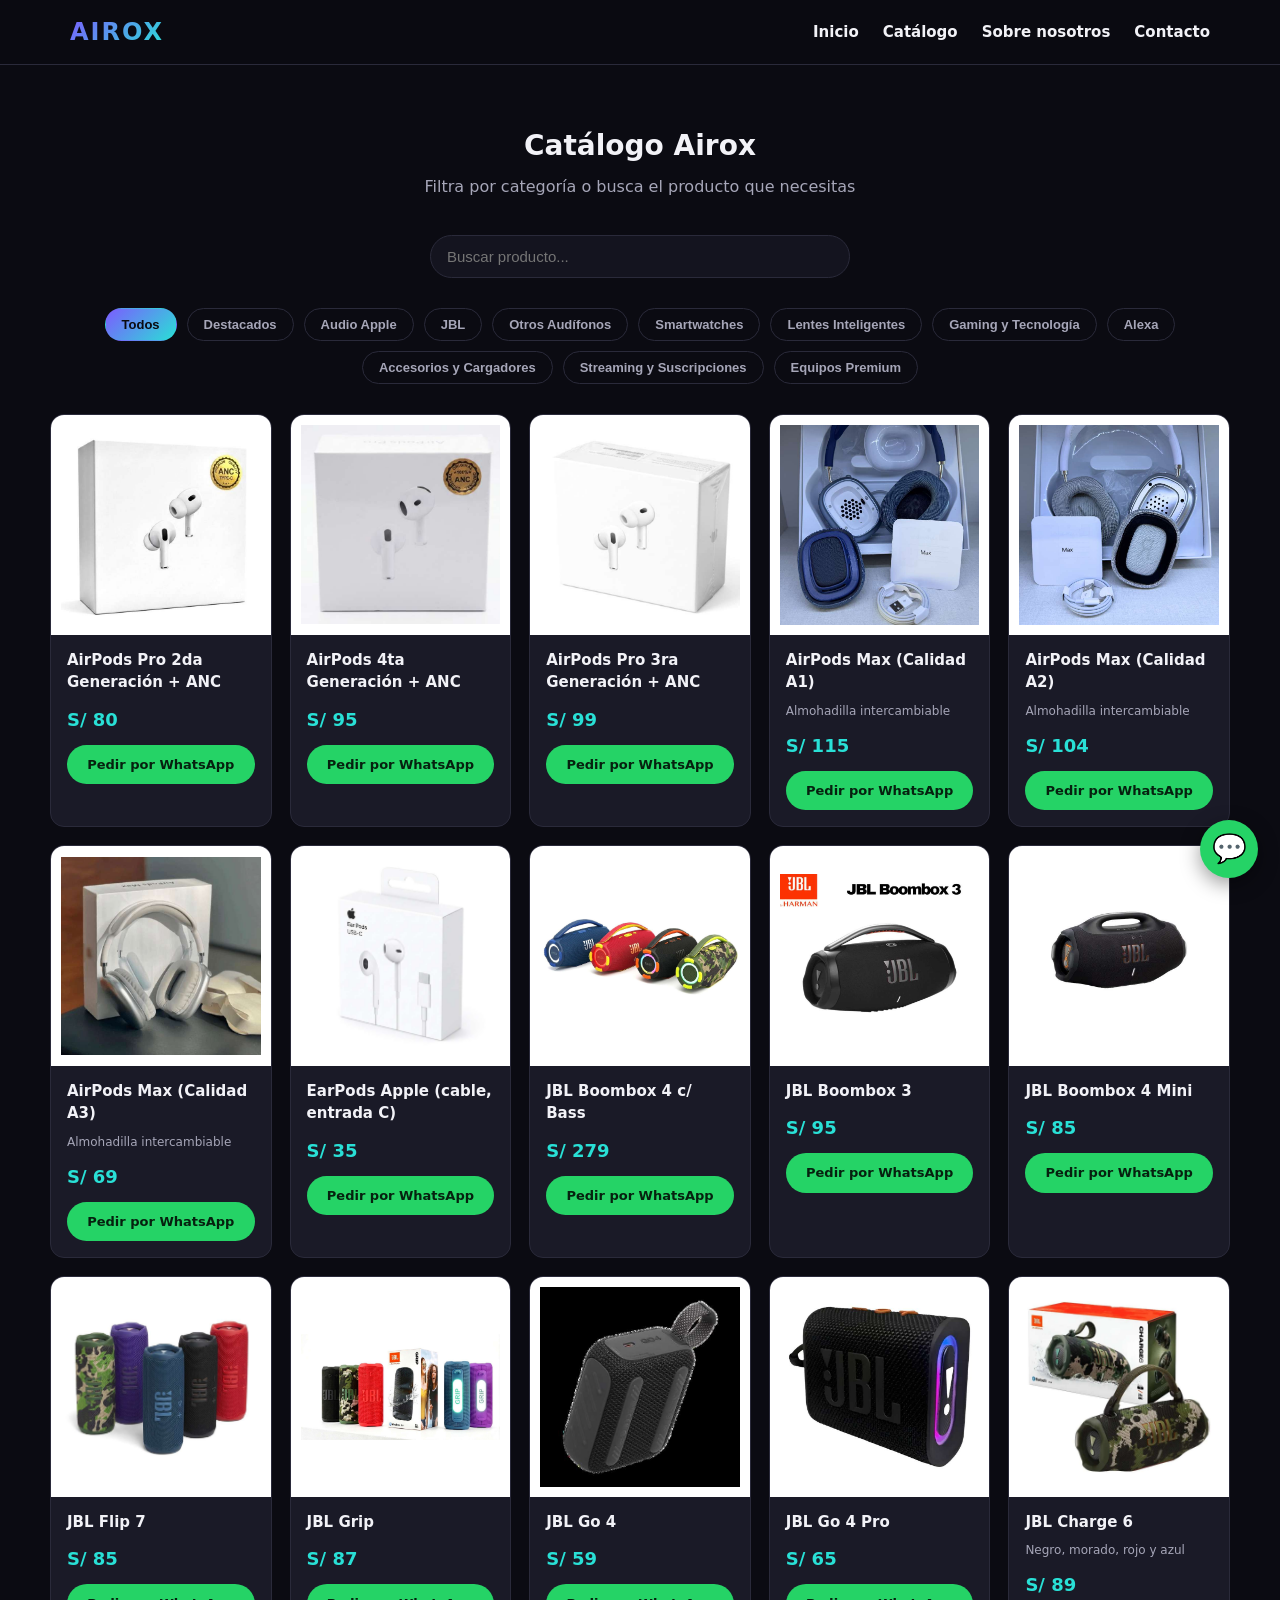
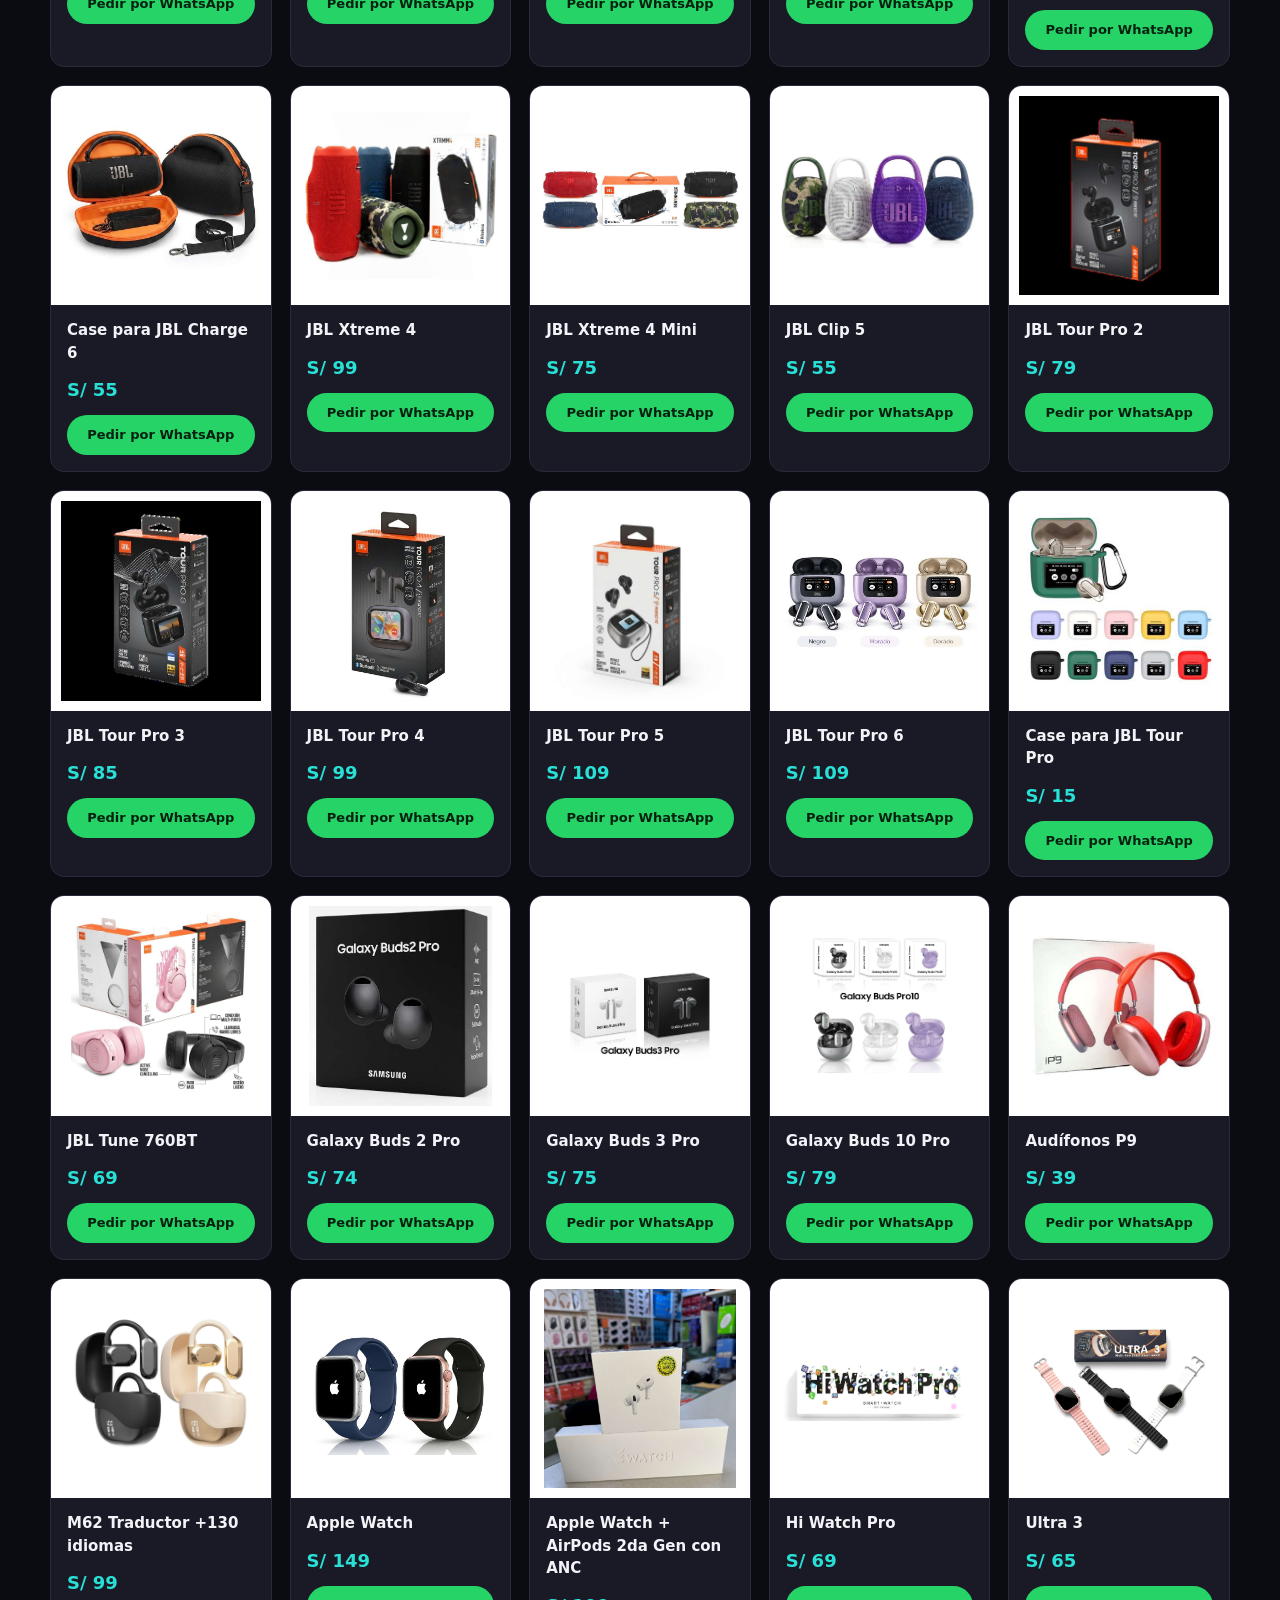
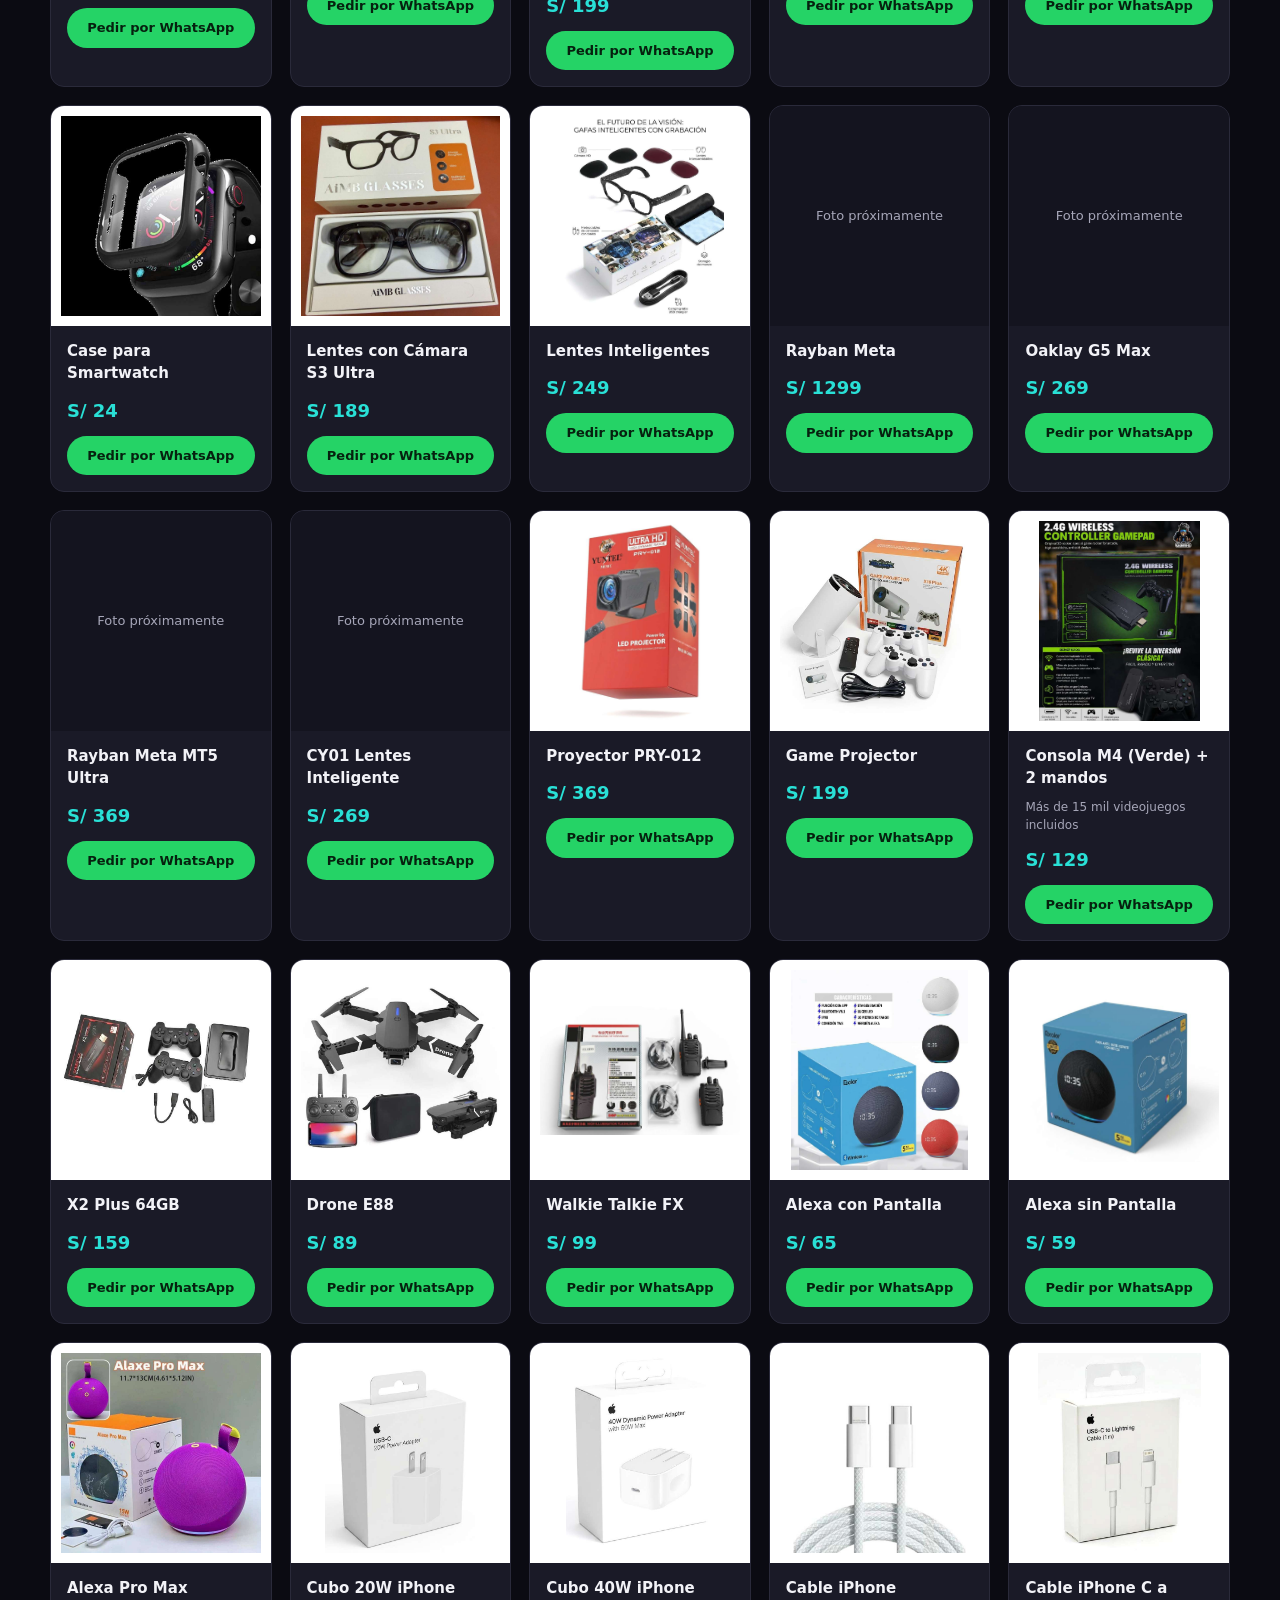
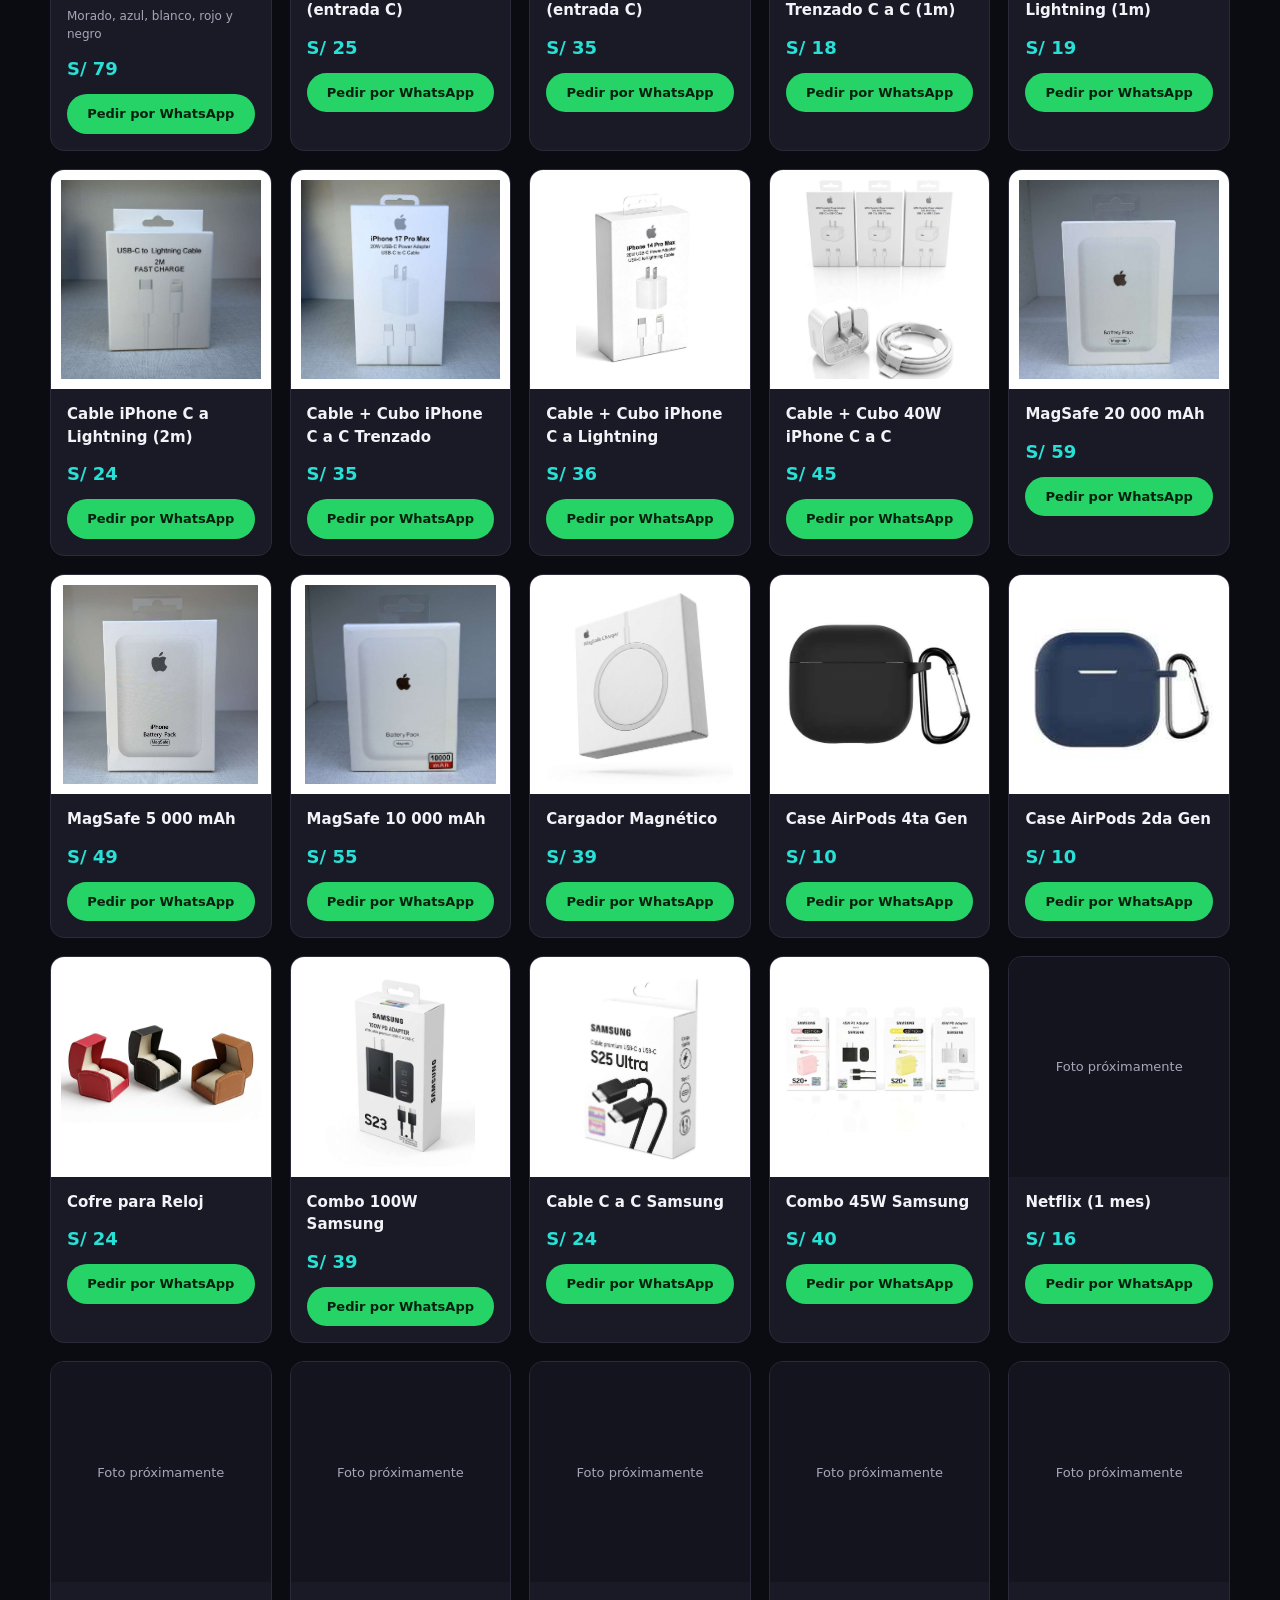
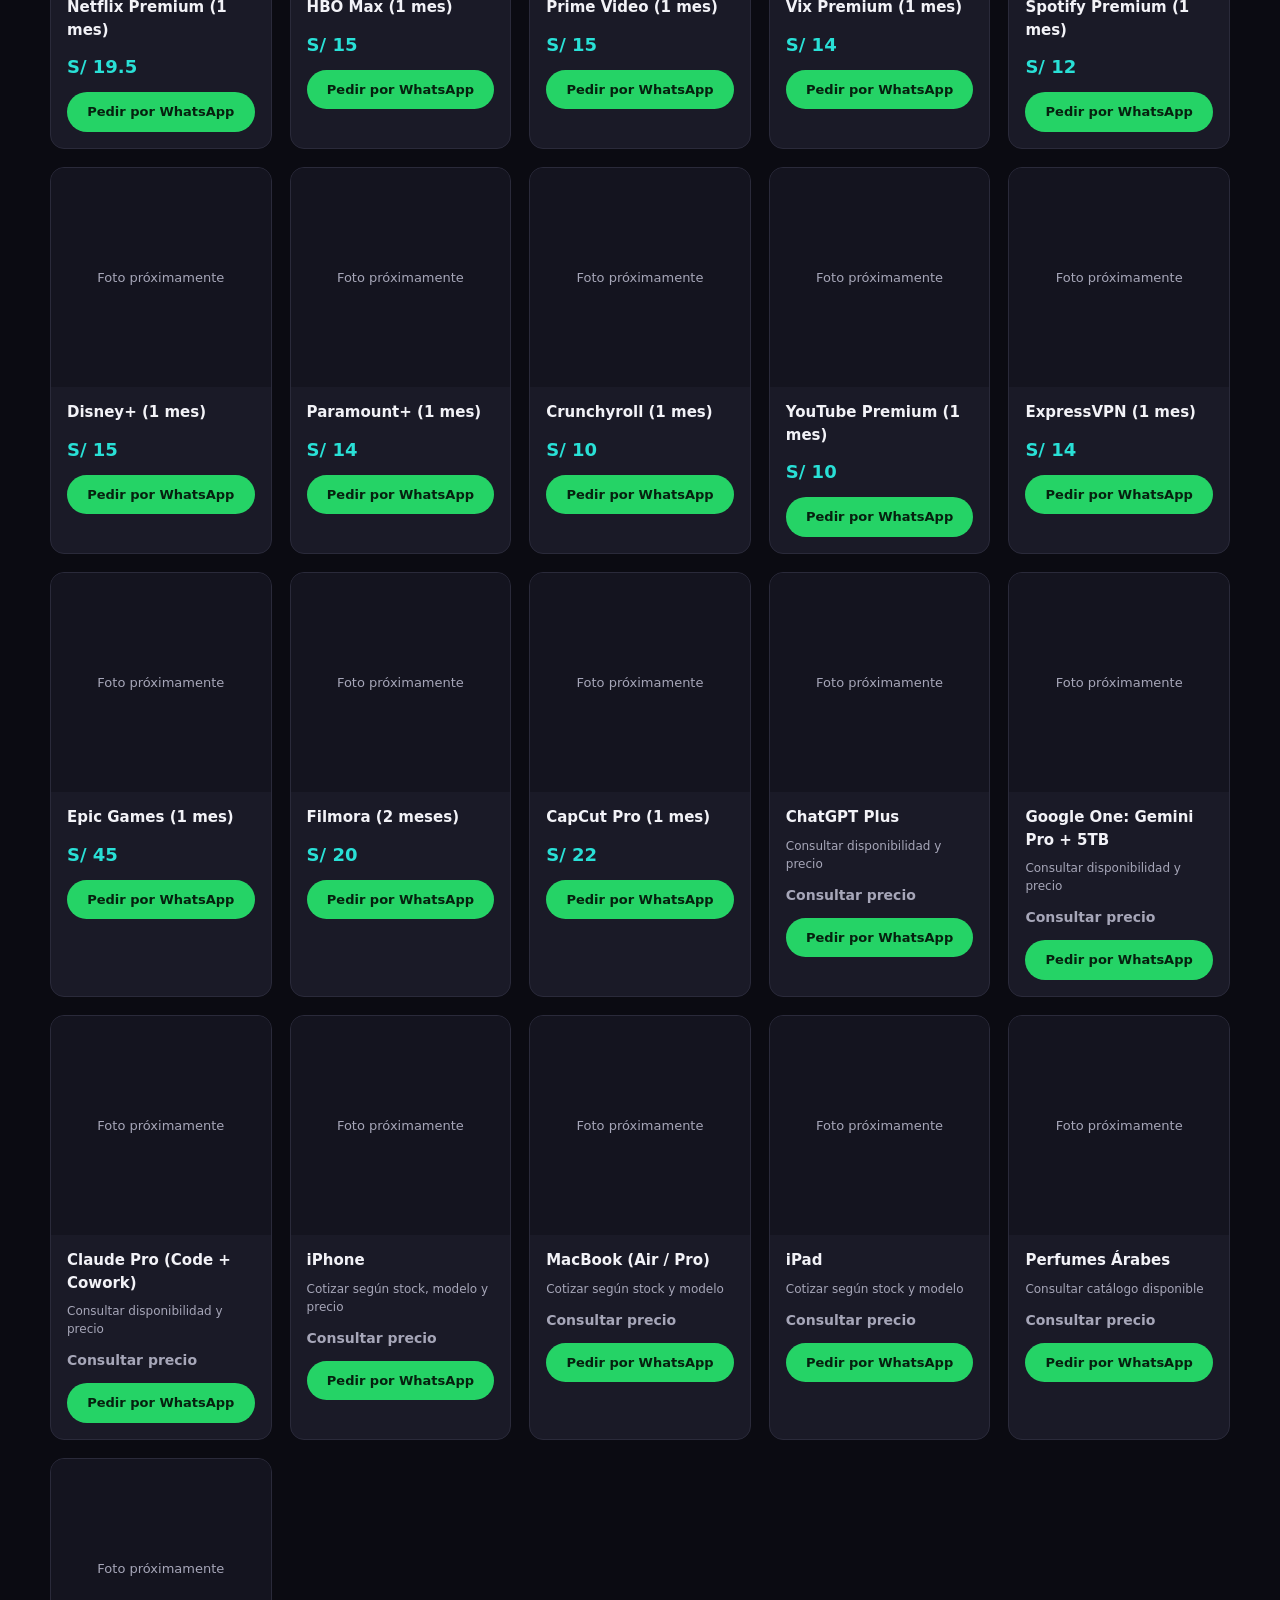
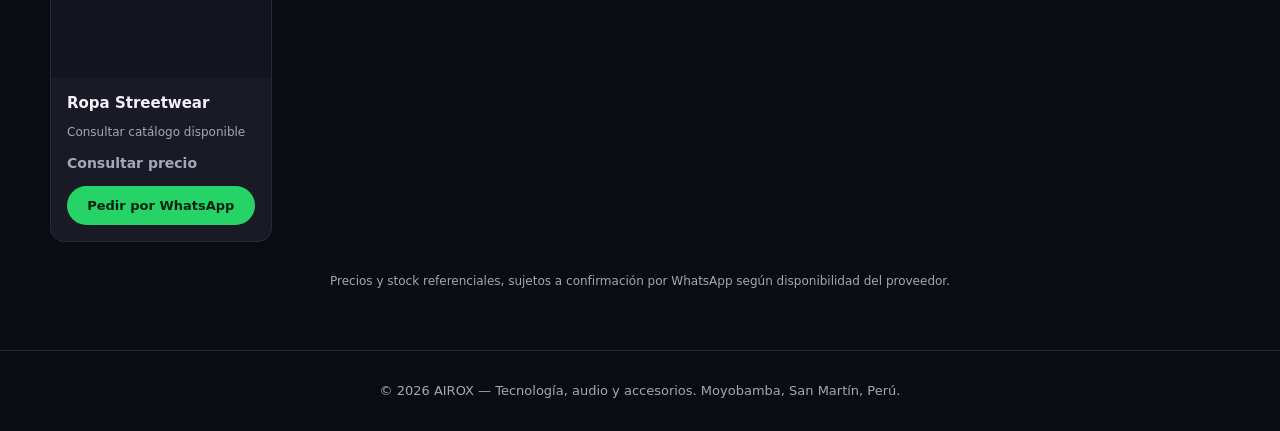
==== catalogo.html @ a7b0555b "Sitio web AIROX: home, catalogo con 60+ productos, WhatsApp checkout" ====
<!DOCTYPE html>
<html lang="es">
<head>
<meta charset="UTF-8">
<meta name="viewport" content="width=device-width, initial-scale=1.0">
<title>Catálogo — AIROX</title>
<meta name="description" content="Catálogo completo de AIROX: AirPods, JBL, smartwatches, lentes inteligentes, gaming, Alexa, accesorios, streaming y más.">
<link rel="icon" href="data:,">
<link rel="stylesheet" href="css/style.css">
</head>
<body>

<header class="site">
  <nav class="nav">
    <a href="index.html" class="logo">AIROX</a>
    <button class="nav-toggle" aria-label="Menú">&#9776;</button>
    <div class="nav-links">
      <a href="index.html">Inicio</a>
      <a href="catalogo.html">Catálogo</a>
      <a href="index.html#sobre-nosotros">Sobre nosotros</a>
      <a href="index.html#contacto">Contacto</a>
    </div>
  </nav>
</header>

<section>
  <h2 class="section-title">Catálogo Airox</h2>
  <p class="section-sub">Filtra por categoría o busca el producto que necesitas</p>

  <div class="search-box">
    <input type="text" id="search" placeholder="Buscar producto...">
  </div>

  <div class="filters" id="filters"></div>

  <div class="product-grid" id="grid"></div>

  <p class="disclaimer">Precios y stock referenciales, sujetos a confirmación por WhatsApp según disponibilidad del proveedor.</p>
</section>

<footer>
  &copy; 2026 AIROX — Tecnología, audio y accesorios. Moyobamba, San Martín, Perú.
</footer>

<a class="wa-float" target="_blank" rel="noopener" href="https://wa.me/51991648399" aria-label="WhatsApp">💬</a>

<script src="js/products.js"></script>
<script src="js/main.js"></script>
<script>
  const params = new URLSearchParams(window.location.search);
  const initialCat = params.get("cat") || "all";
  document.addEventListener("DOMContentLoaded", () => {
    renderCatalog({ gridId: "grid", filterId: "filters", searchId: "search", initialCategory: initialCat });
  });
</script>
</body>
</html>
---- css/style.css ----
:root {
  --bg: #0b0b12;
  --bg-alt: #14141f;
  --card: #1a1a27;
  --border: #2a2a3a;
  --text: #f2f2f7;
  --text-dim: #a6a6b8;
  --accent: #7c5cff;
  --accent-2: #29e0d6;
  --gradient: linear-gradient(135deg, #7c5cff, #29e0d6);
  --radius: 14px;
  --maxw: 1180px;
}

* { box-sizing: border-box; }

html { scroll-behavior: smooth; }

body {
  margin: 0;
  background: var(--bg);
  color: var(--text);
  font-family: "Segoe UI", system-ui, -apple-system, sans-serif;
  line-height: 1.5;
}

a { color: inherit; text-decoration: none; }

img { max-width: 100%; display: block; }

.wrap {
  max-width: var(--maxw);
  margin: 0 auto;
  padding: 0 20px;
}

/* Header */
header.site {
  position: sticky;
  top: 0;
  z-index: 50;
  background: rgba(11, 11, 18, 0.85);
  backdrop-filter: blur(10px);
  border-bottom: 1px solid var(--border);
}

.nav {
  display: flex;
  align-items: center;
  justify-content: space-between;
  padding: 14px 20px;
  max-width: var(--maxw);
  margin: 0 auto;
}

.logo {
  font-size: 24px;
  font-weight: 800;
  letter-spacing: 2px;
  background: var(--gradient);
  -webkit-background-clip: text;
  background-clip: text;
  color: transparent;
}

.nav-links {
  display: flex;
  gap: 24px;
  font-size: 15px;
  font-weight: 600;
}

.nav-links a:hover { color: var(--accent-2); }

.nav-toggle {
  display: none;
  background: none;
  border: none;
  color: var(--text);
  font-size: 26px;
  cursor: pointer;
}

@media (max-width: 720px) {
  .nav-links {
    position: fixed;
    top: 60px;
    left: 0;
    right: 0;
    background: var(--bg-alt);
    flex-direction: column;
    padding: 18px 20px;
    gap: 16px;
    border-bottom: 1px solid var(--border);
    display: none;
  }
  .nav-links.open { display: flex; }
  .nav-toggle { display: block; }
}

/* Buttons */
.btn {
  display: inline-flex;
  align-items: center;
  gap: 8px;
  padding: 12px 22px;
  border-radius: 999px;
  font-weight: 700;
  font-size: 15px;
  border: 1px solid transparent;
  cursor: pointer;
}

.btn-primary {
  background: var(--gradient);
  color: #0b0b12;
}

.btn-outline {
  border-color: var(--border);
  color: var(--text);
}

.btn-whatsapp {
  background: #25D366;
  color: #06210f;
}

.btn-sm { padding: 9px 16px; font-size: 13px; width: 100%; justify-content: center; }

/* Hero */
.hero {
  padding: 80px 20px 60px;
  text-align: center;
  background: radial-gradient(circle at 50% -10%, rgba(124,92,255,0.25), transparent 60%);
}

.hero h1 {
  font-size: clamp(32px, 6vw, 56px);
  margin: 0 0 12px;
  font-weight: 800;
}

.hero .tagline {
  background: var(--gradient);
  -webkit-background-clip: text;
  background-clip: text;
  color: transparent;
}

.hero p {
  color: var(--text-dim);
  max-width: 560px;
  margin: 0 auto 28px;
  font-size: 17px;
}

.hero .actions {
  display: flex;
  gap: 14px;
  justify-content: center;
  flex-wrap: wrap;
}

/* Sections */
section { padding: 60px 20px; }

.section-title {
  font-size: 28px;
  font-weight: 800;
  margin: 0 0 8px;
  text-align: center;
}

.section-sub {
  text-align: center;
  color: var(--text-dim);
  margin: 0 0 36px;
}

/* Destacado */
.featured-card {
  display: flex;
  align-items: center;
  gap: 40px;
  background: var(--card);
  border: 1px solid var(--border);
  border-radius: 24px;
  padding: 40px;
  max-width: var(--maxw);
  margin: 0 auto;
  flex-wrap: wrap;
}

.featured-card img {
  width: 260px;
  margin: 0 auto;
  border-radius: 16px;
}

.featured-info { flex: 1; min-width: 240px; }

.badge {
  display: inline-block;
  background: var(--gradient);
  color: #0b0b12;
  font-weight: 700;
  font-size: 12px;
  padding: 4px 12px;
  border-radius: 999px;
  margin-bottom: 12px;
}

.featured-info h3 { font-size: 26px; margin: 0 0 10px; }
.featured-price { font-size: 32px; font-weight: 800; color: var(--accent-2); margin: 10px 0 20px; }

/* Category grid (home) */
.cat-grid {
  display: grid;
  grid-template-columns: repeat(auto-fit, minmax(180px, 1fr));
  gap: 16px;
  max-width: var(--maxw);
  margin: 0 auto;
}

.cat-card {
  background: var(--card);
  border: 1px solid var(--border);
  border-radius: var(--radius);
  padding: 24px 16px;
  text-align: center;
  font-weight: 700;
  transition: transform .15s, border-color .15s;
}

.cat-card:hover { transform: translateY(-4px); border-color: var(--accent); }

/* Product grid */
.filters {
  display: flex;
  gap: 10px;
  flex-wrap: wrap;
  justify-content: center;
  margin-bottom: 30px;
}

.filter-btn {
  padding: 8px 16px;
  border-radius: 999px;
  border: 1px solid var(--border);
  background: transparent;
  color: var(--text-dim);
  font-size: 13px;
  font-weight: 600;
  cursor: pointer;
}

.filter-btn.active {
  background: var(--gradient);
  color: #0b0b12;
  border-color: transparent;
}

.search-box {
  max-width: 420px;
  margin: 0 auto 30px;
}

.search-box input {
  width: 100%;
  padding: 12px 16px;
  border-radius: 999px;
  border: 1px solid var(--border);
  background: var(--bg-alt);
  color: var(--text);
  font-size: 15px;
}

.product-grid {
  display: grid;
  grid-template-columns: repeat(auto-fill, minmax(220px, 1fr));
  gap: 18px;
  max-width: var(--maxw);
  margin: 0 auto;
}

.product-card {
  background: var(--card);
  border: 1px solid var(--border);
  border-radius: var(--radius);
  overflow: hidden;
  display: flex;
  flex-direction: column;
}

.product-img {
  aspect-ratio: 1 / 1;
  background: #fff;
  display: flex;
  align-items: center;
  justify-content: center;
  overflow: hidden;
}

.product-img img { width: 100%; height: 100%; object-fit: contain; padding: 10px; }

.product-img.placeholder {
  background: var(--bg-alt);
  color: var(--text-dim);
  font-size: 13px;
  text-align: center;
  padding: 20px;
}

.product-body { padding: 14px 16px 16px; display: flex; flex-direction: column; gap: 8px; flex: 1; }

.product-body h4 { margin: 0; font-size: 15px; font-weight: 700; }

.product-nota { font-size: 12px; color: var(--text-dim); margin: 0; }

.product-price { font-size: 18px; font-weight: 800; color: var(--accent-2); margin: 4px 0; }

.product-price.consultar { font-size: 14px; color: var(--text-dim); }

.no-results { text-align: center; color: var(--text-dim); padding: 40px 0; grid-column: 1/-1; }

/* Sobre nosotros / confianza */
.about-box, .trust-grid {
  max-width: 760px;
  margin: 0 auto;
  color: var(--text-dim);
  font-size: 16px;
  text-align: center;
}

.trust-grid {
  max-width: var(--maxw);
  display: grid;
  grid-template-columns: repeat(auto-fit, minmax(220px, 1fr));
  gap: 20px;
  text-align: left;
}

.trust-card {
  background: var(--card);
  border: 1px solid var(--border);
  border-radius: var(--radius);
  padding: 22px;
}

.trust-card h4 { margin: 0 0 8px; color: var(--text); }
.trust-card p { margin: 0; font-size: 14px; }

/* Contacto */
.contact-grid {
  display: grid;
  grid-template-columns: repeat(auto-fit, minmax(220px, 1fr));
  gap: 20px;
  max-width: var(--maxw);
  margin: 0 auto;
}

.contact-card {
  background: var(--card);
  border: 1px solid var(--border);
  border-radius: var(--radius);
  padding: 26px;
  text-align: center;
}

.contact-card .icon { font-size: 30px; margin-bottom: 10px; }
.contact-card h4 { margin: 0 0 6px; }
.contact-card p { color: var(--text-dim); font-size: 14px; margin: 0 0 14px; }

/* Footer */
footer {
  border-top: 1px solid var(--border);
  padding: 30px 20px;
  text-align: center;
  color: var(--text-dim);
  font-size: 13px;
}

/* Floating WhatsApp button */
.wa-float {
  position: fixed;
  bottom: 22px;
  right: 22px;
  background: #25D366;
  color: #06210f;
  width: 58px;
  height: 58px;
  border-radius: 50%;
  display: flex;
  align-items: center;
  justify-content: center;
  font-size: 28px;
  box-shadow: 0 6px 20px rgba(0,0,0,0.4);
  z-index: 60;
}

.disclaimer {
  text-align: center;
  color: var(--text-dim);
  font-size: 12px;
  max-width: 640px;
  margin: 30px auto 0;
}
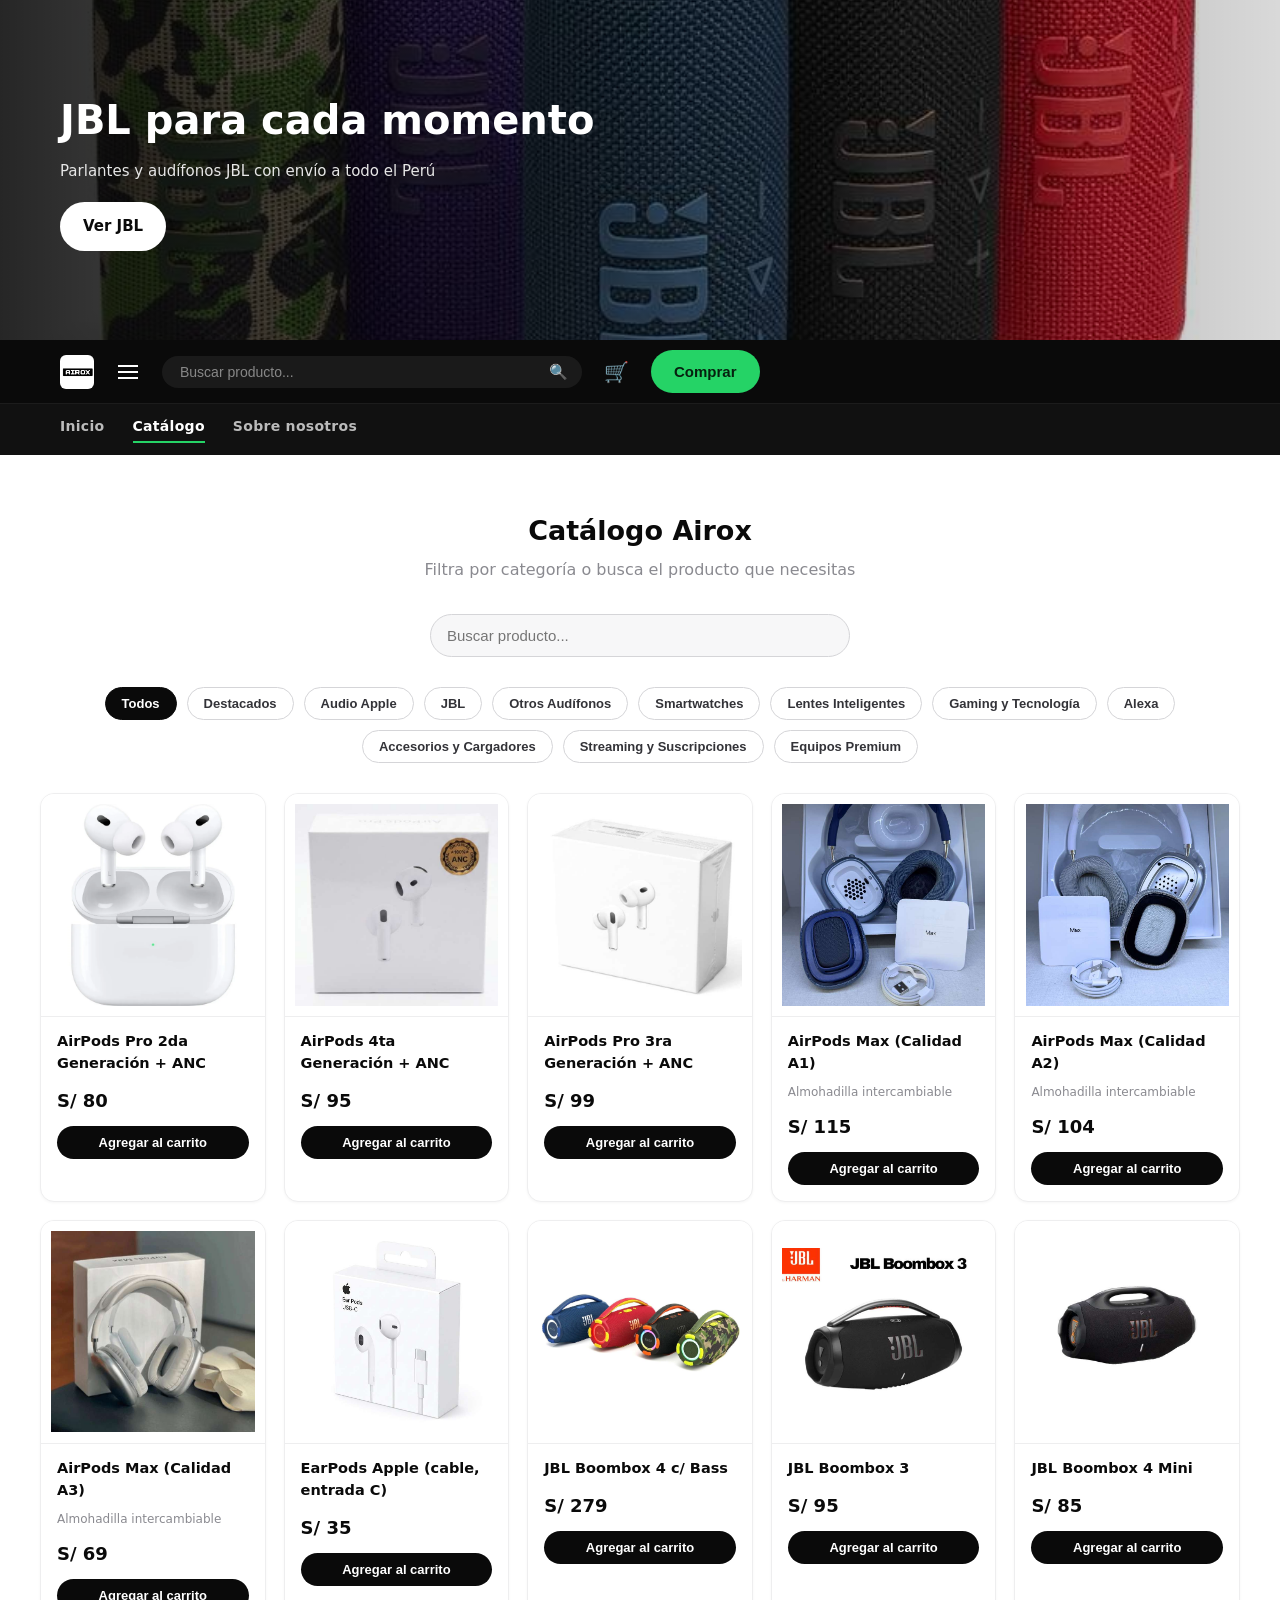
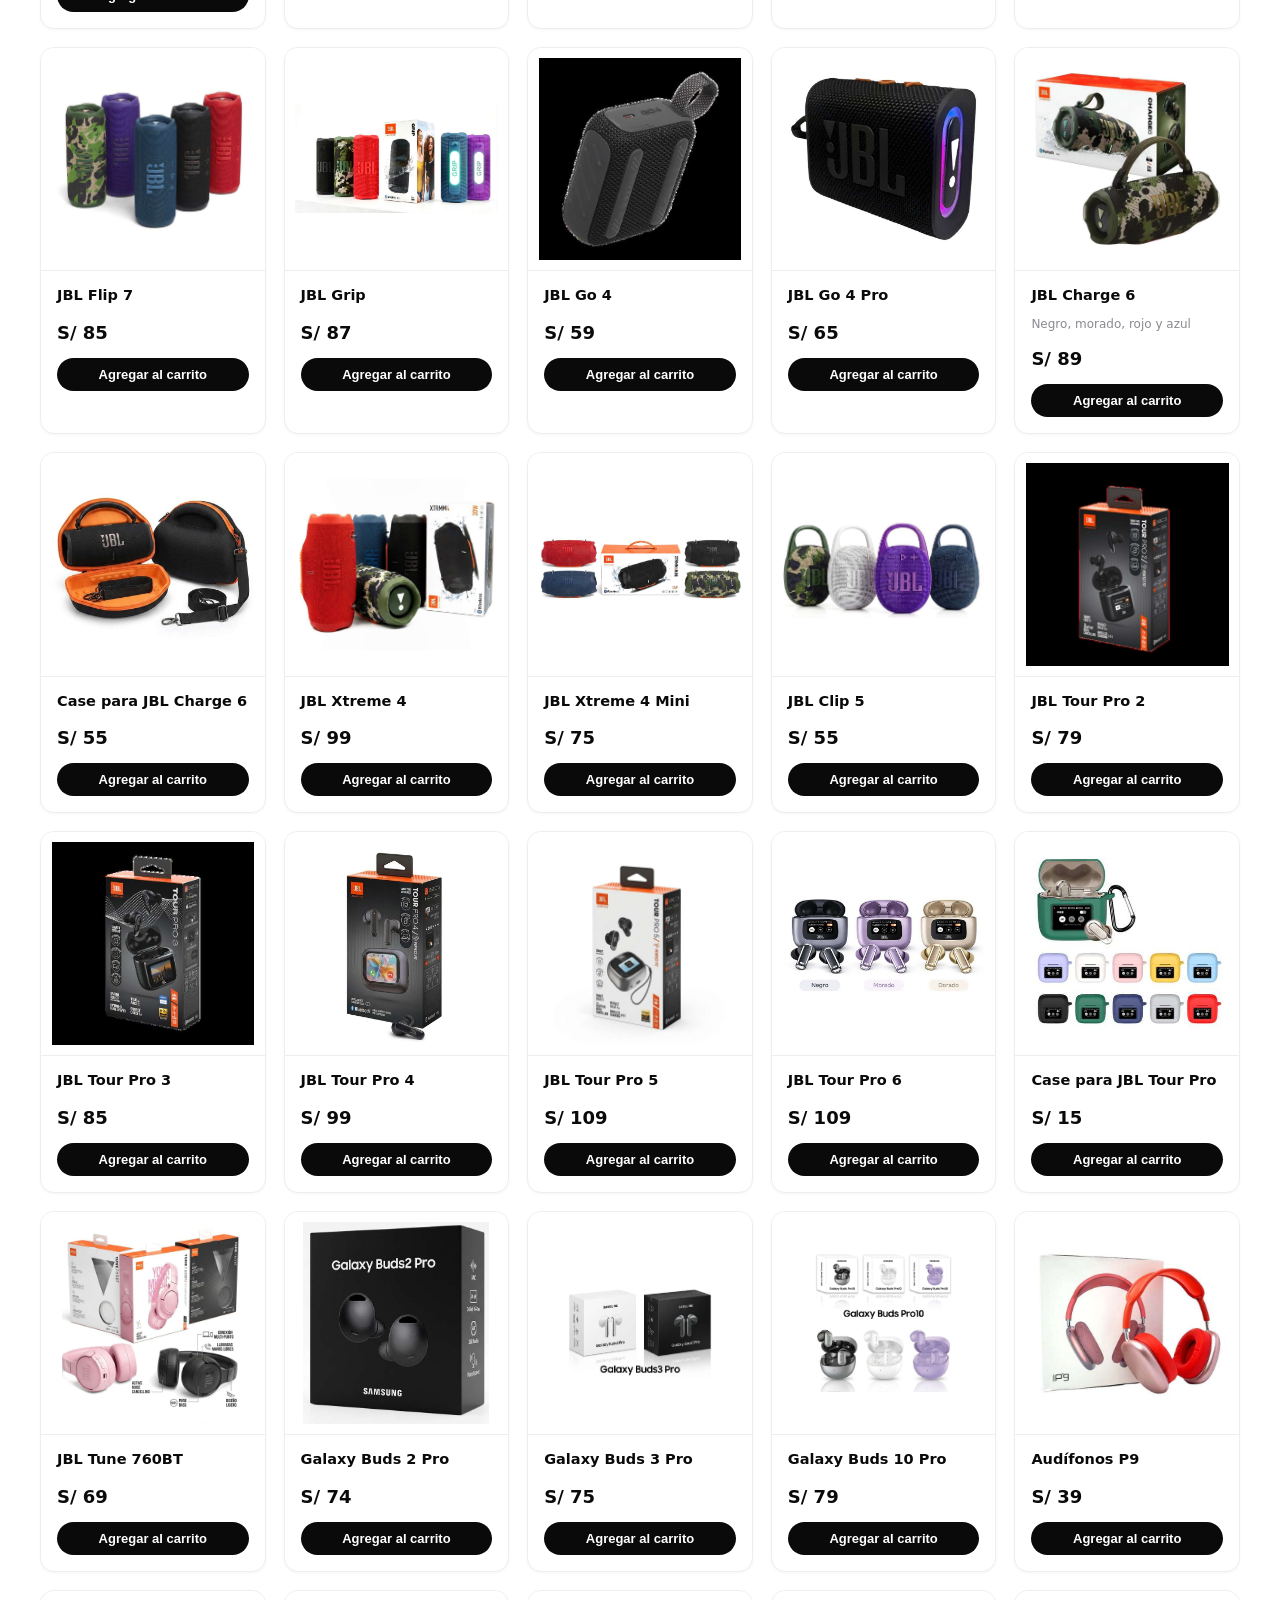
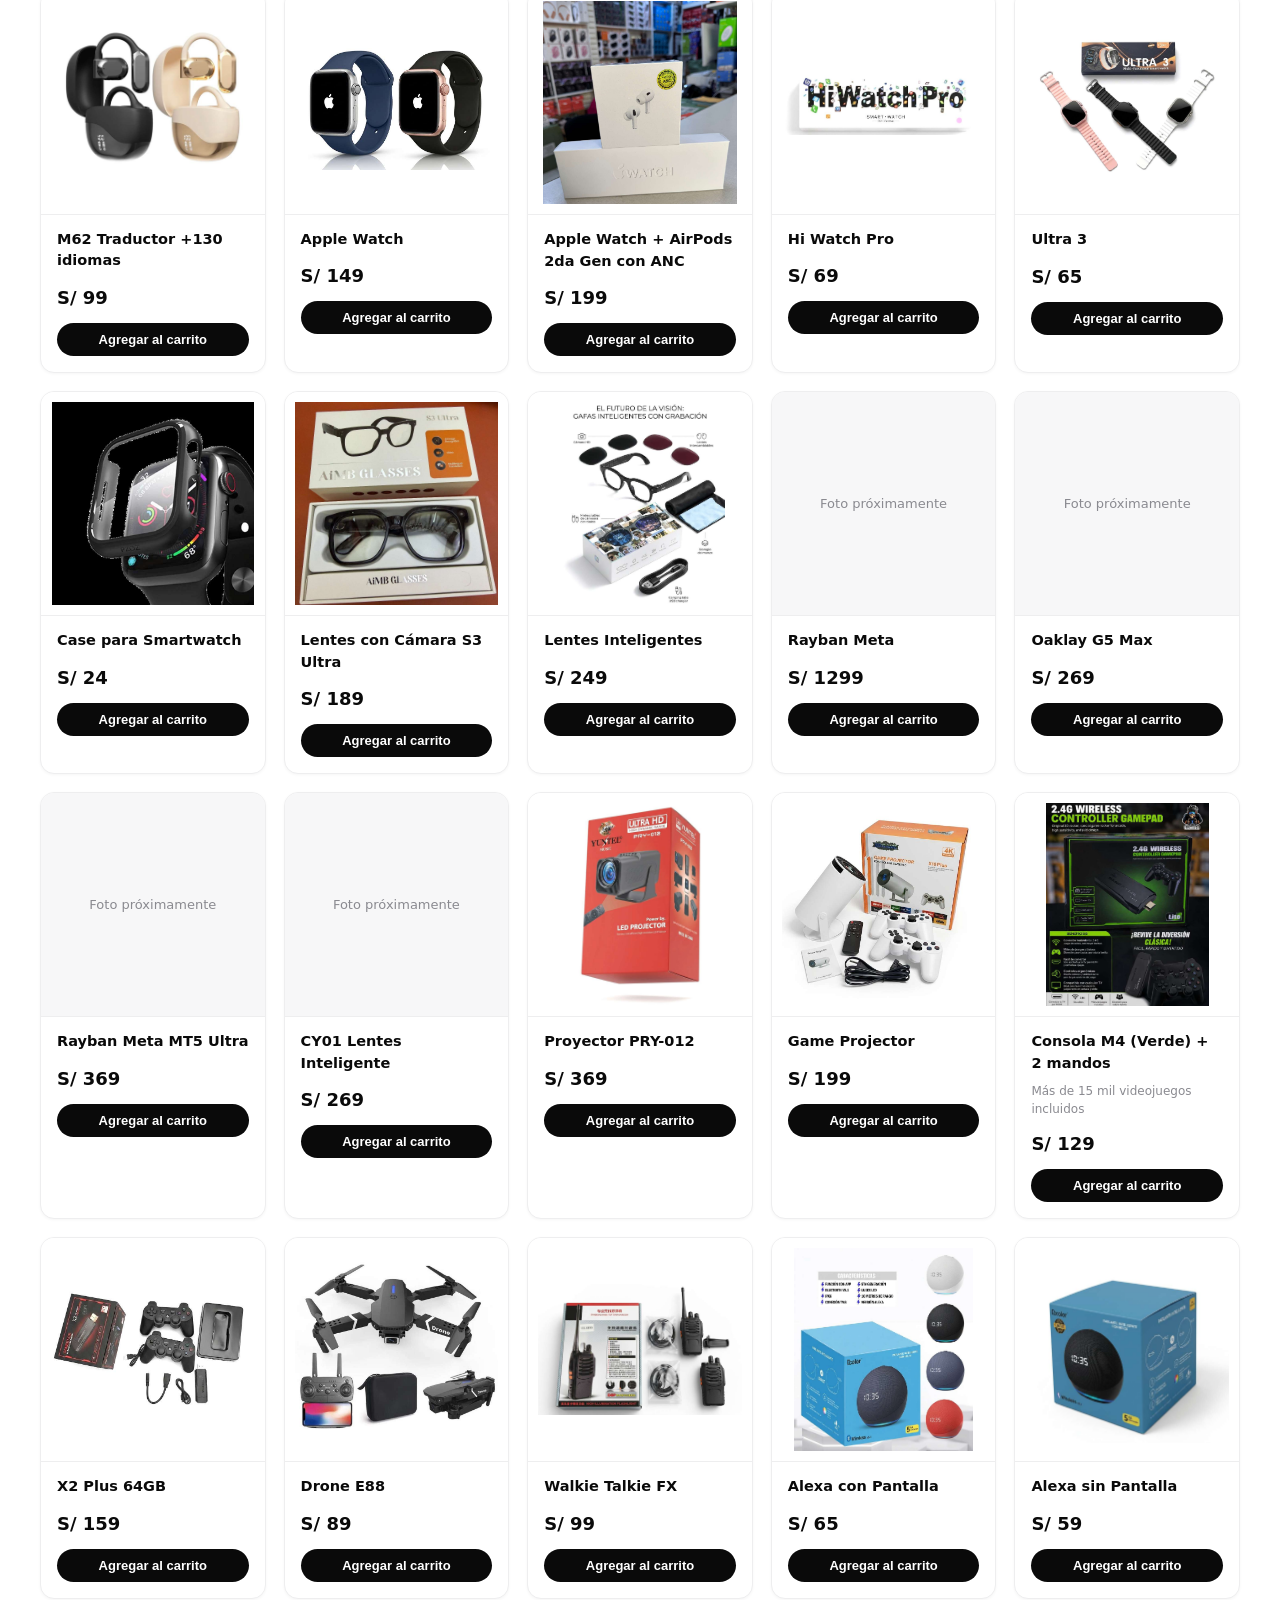
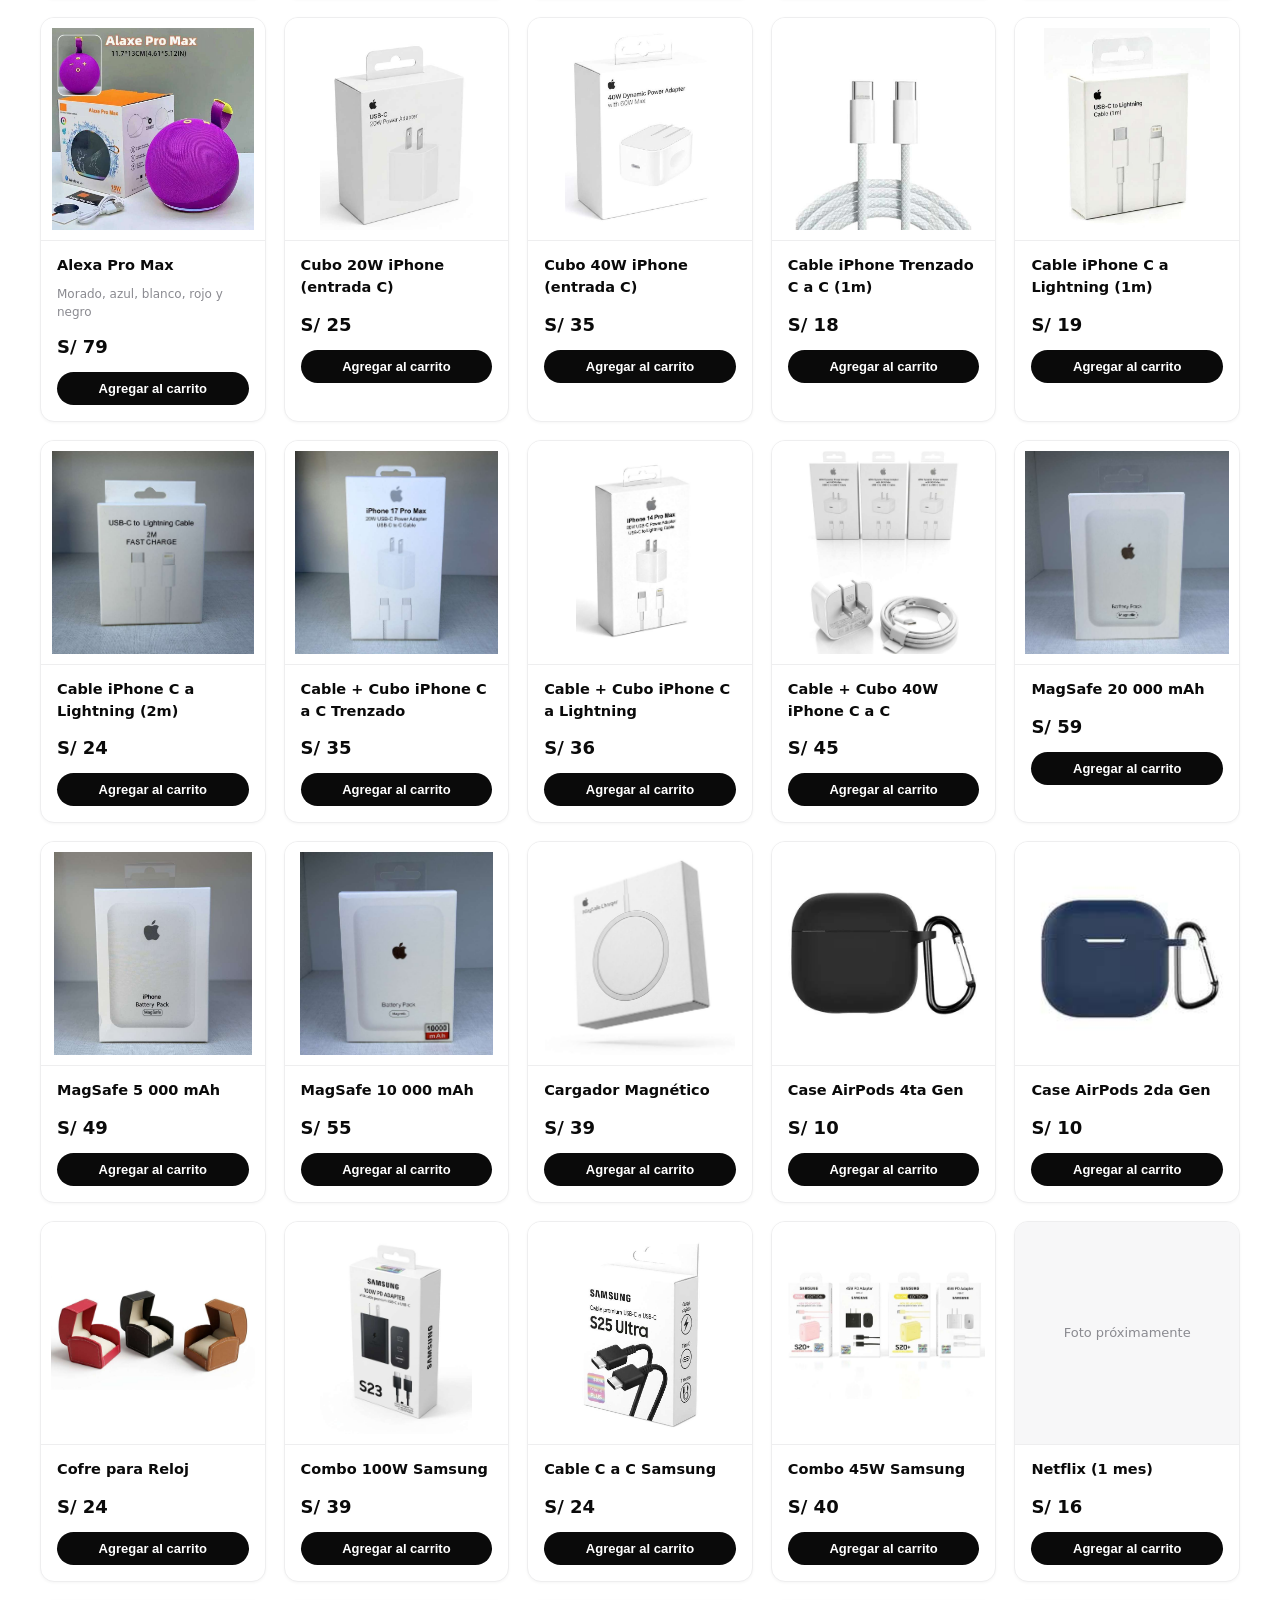
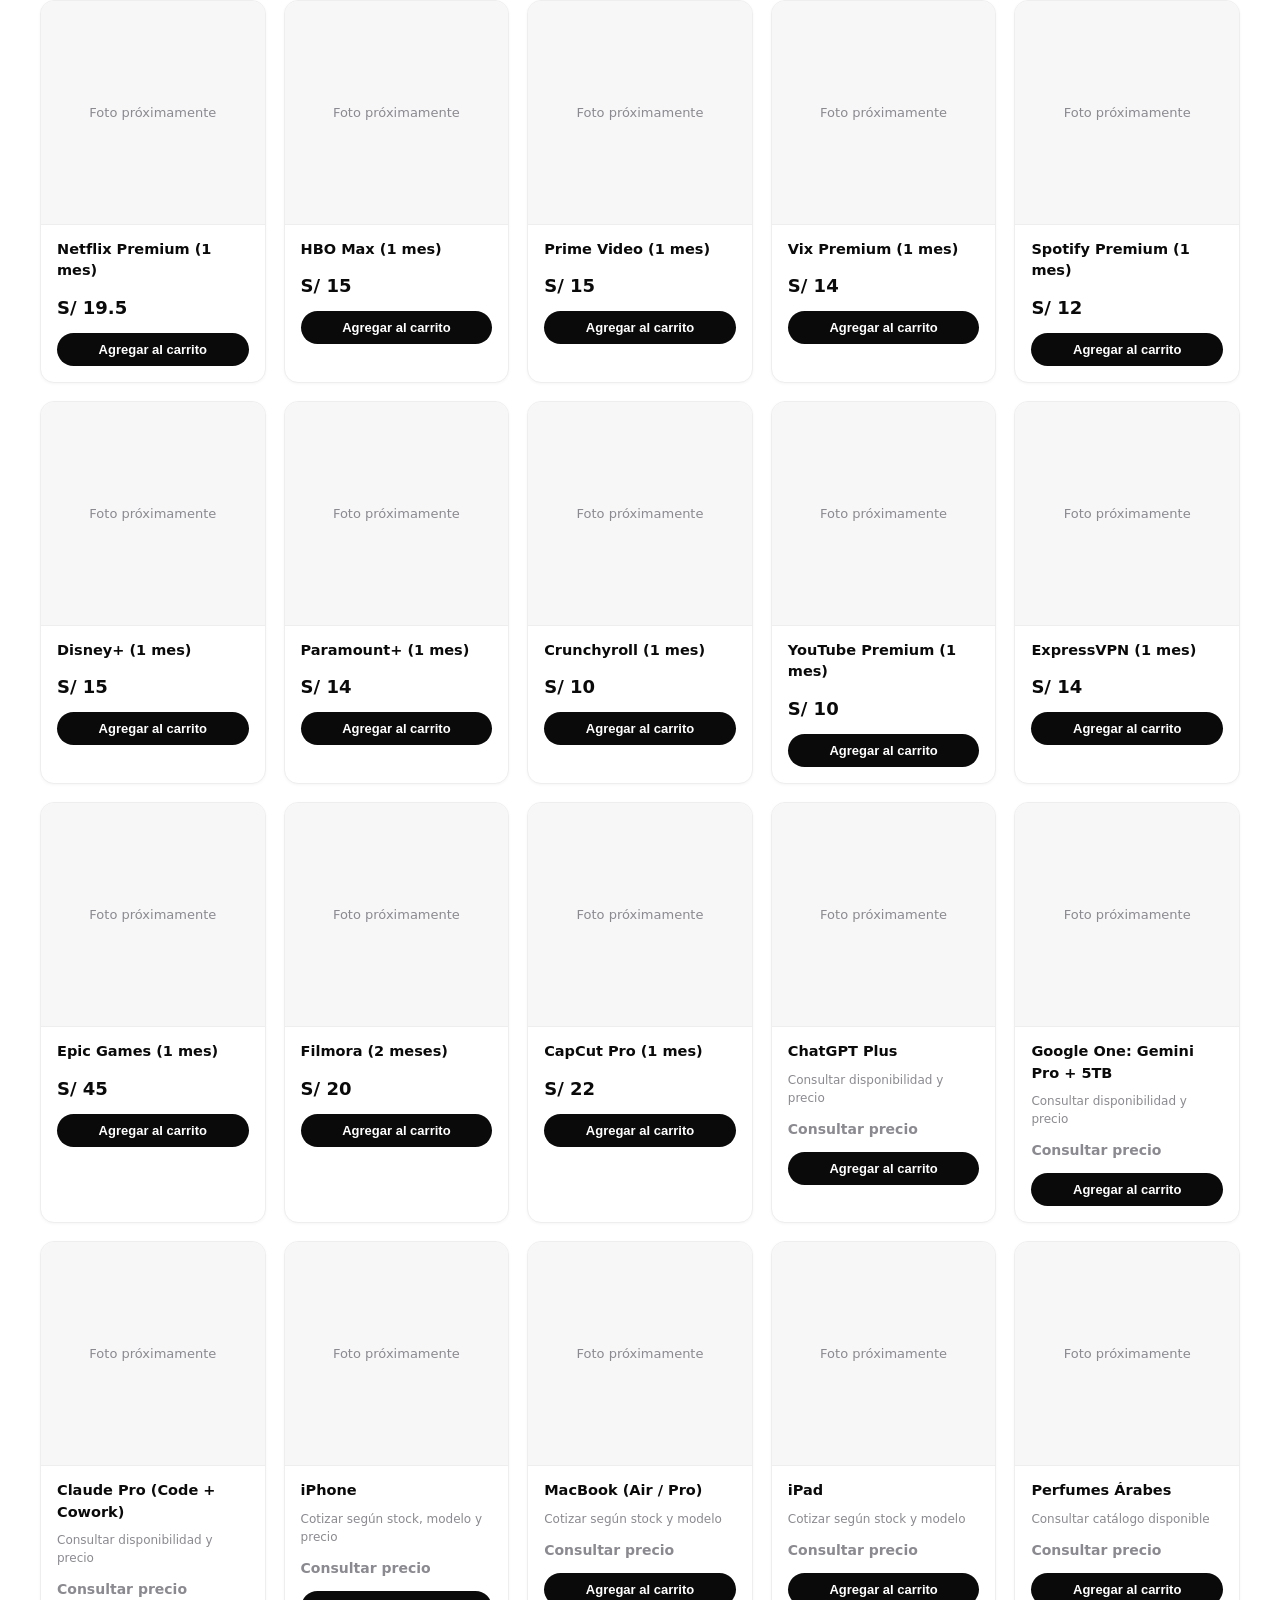
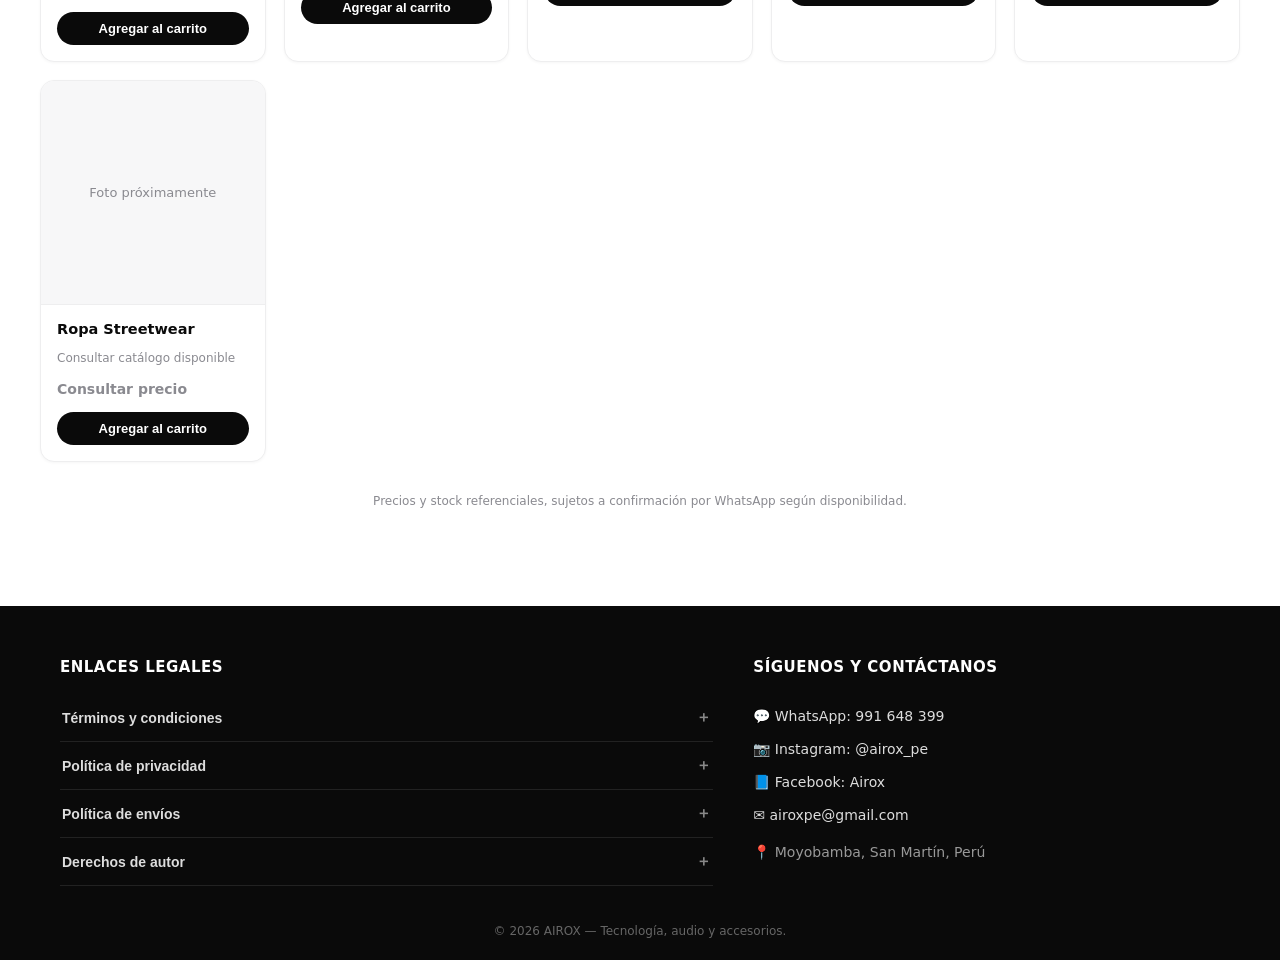
==== commit a6ff2ac8: "Rediseno completo: tema blanco/negro, carrusel hero, carrito con WhatsApp, menu de categorias, tabs " ====
--- a/catalogo.html
+++ b/catalogo.html
@@ -5,23 +5,12 @@
 <meta name="viewport" content="width=device-width, initial-scale=1.0">
 <title>Catálogo — AIROX</title>
 <meta name="description" content="Catálogo completo de AIROX: AirPods, JBL, smartwatches, lentes inteligentes, gaming, Alexa, accesorios, streaming y más.">
-<link rel="icon" href="data:,">
+<link rel="icon" href="images/brand/favicon.jpg">
 <link rel="stylesheet" href="css/style.css">
 </head>
 <body>
 
-<header class="site">
-  <nav class="nav">
-    <a href="index.html" class="logo">AIROX</a>
-    <button class="nav-toggle" aria-label="Menú">&#9776;</button>
-    <div class="nav-links">
-      <a href="index.html">Inicio</a>
-      <a href="catalogo.html">Catálogo</a>
-      <a href="index.html#sobre-nosotros">Sobre nosotros</a>
-      <a href="index.html#contacto">Contacto</a>
-    </div>
-  </nav>
-</header>
+<div id="site-header"></div>
 
 <section>
   <h2 class="section-title">Catálogo Airox</h2>
@@ -35,22 +24,23 @@
 
   <div class="product-grid" id="grid"></div>
 
-  <p class="disclaimer">Precios y stock referenciales, sujetos a confirmación por WhatsApp según disponibilidad del proveedor.</p>
+  <p class="disclaimer">Precios y stock referenciales, sujetos a confirmación por WhatsApp según disponibilidad.</p>
 </section>
 
-<footer>
-  &copy; 2026 AIROX — Tecnología, audio y accesorios. Moyobamba, San Martín, Perú.
-</footer>
-
-<a class="wa-float" target="_blank" rel="noopener" href="https://wa.me/51991648399" aria-label="WhatsApp">💬</a>
+<div id="site-footer"></div>
 
 <script src="js/products.js"></script>
+<script src="js/legal-content.js"></script>
 <script src="js/main.js"></script>
+<script src="js/cart.js"></script>
+<script src="js/components.js"></script>
 <script>
   const params = new URLSearchParams(window.location.search);
   const initialCat = params.get("cat") || "all";
+  const initialSearch = params.get("search") || "";
   document.addEventListener("DOMContentLoaded", () => {
-    renderCatalog({ gridId: "grid", filterId: "filters", searchId: "search", initialCategory: initialCat });
+    renderLayout("catalogo");
+    renderCatalog({ gridId: "grid", filterId: "filters", searchId: "search", initialCategory: initialCat, initialSearch });
   });
 </script>
 </body>
--- a/css/style.css
+++ b/css/style.css
@@ -1,15 +1,15 @@
 :root {
-  --bg: #0b0b12;
-  --bg-alt: #14141f;
-  --card: #1a1a27;
-  --border: #2a2a3a;
-  --text: #f2f2f7;
-  --text-dim: #a6a6b8;
-  --accent: #7c5cff;
-  --accent-2: #29e0d6;
-  --gradient: linear-gradient(135deg, #7c5cff, #29e0d6);
+  --black: #0a0a0a;
+  --white: #ffffff;
+  --gray-50: #f7f7f8;
+  --gray-100: #eeeeef;
+  --gray-300: #d5d5d8;
+  --gray-500: #8a8a90;
+  --gray-700: #333338;
+  --whatsapp: #25D366;
+  --whatsapp-dark: #128C4A;
   --radius: 14px;
-  --maxw: 1180px;
+  --maxw: 1200px;
 }
 
 * { box-sizing: border-box; }
@@ -18,15 +18,15 @@
 
 body {
   margin: 0;
-  background: var(--bg);
-  color: var(--text);
+  background: var(--white);
+  color: var(--black);
   font-family: "Segoe UI", system-ui, -apple-system, sans-serif;
   line-height: 1.5;
 }
 
 a { color: inherit; text-decoration: none; }
-
 img { max-width: 100%; display: block; }
+ul, ol { padding-left: 22px; }
 
 .wrap {
   max-width: var(--maxw);
@@ -34,71 +34,333 @@
   padding: 0 20px;
 }
 
-/* Header */
+/* ============ HERO CAROUSEL ============ */
+.hero-carousel {
+  position: relative;
+  width: 100%;
+  height: 340px;
+  overflow: hidden;
+  background: var(--black);
+}
+
+.hero-slide {
+  position: absolute;
+  inset: 0;
+  background-size: cover;
+  background-position: center;
+  opacity: 0;
+  transition: opacity 1s ease;
+  display: flex;
+  align-items: center;
+}
+
+.hero-slide.active { opacity: 1; }
+
+.hero-slide::before {
+  content: "";
+  position: absolute;
+  inset: 0;
+  background: linear-gradient(90deg, rgba(0,0,0,0.85) 0%, rgba(0,0,0,0.45) 55%, rgba(0,0,0,0.15) 100%);
+}
+
+.hero-slide-overlay {
+  position: relative;
+  z-index: 1;
+  color: var(--white);
+  max-width: var(--maxw);
+  margin: 0 auto;
+  padding: 0 20px;
+  width: 100%;
+}
+
+.hero-slide-overlay h2 {
+  font-size: clamp(24px, 4.5vw, 40px);
+  margin: 0 0 10px;
+  font-weight: 800;
+  max-width: 560px;
+}
+
+.hero-slide-overlay p {
+  color: #e6e6e6;
+  margin: 0 0 20px;
+  max-width: 480px;
+  font-size: 15px;
+}
+
+@media (max-width: 720px) {
+  .hero-carousel { height: 300px; }
+  .hero-slide::before { background: linear-gradient(180deg, rgba(0,0,0,0.55) 0%, rgba(0,0,0,0.85) 100%); }
+}
+
+/* ============ HEADER: utility bar + tabs ============ */
 header.site {
   position: sticky;
   top: 0;
   z-index: 50;
-  background: rgba(11, 11, 18, 0.85);
-  backdrop-filter: blur(10px);
-  border-bottom: 1px solid var(--border);
-}
-
-.nav {
-  display: flex;
-  align-items: center;
-  justify-content: space-between;
-  padding: 14px 20px;
-  max-width: var(--maxw);
-  margin: 0 auto;
-}
-
-.logo {
-  font-size: 24px;
-  font-weight: 800;
-  letter-spacing: 2px;
-  background: var(--gradient);
-  -webkit-background-clip: text;
-  background-clip: text;
-  color: transparent;
-}
-
-.nav-links {
-  display: flex;
-  gap: 24px;
-  font-size: 15px;
-  font-weight: 600;
-}
-
-.nav-links a:hover { color: var(--accent-2); }
-
-.nav-toggle {
-  display: none;
+}
+
+.utility-bar {
+  background: var(--black);
+  border-bottom: 1px solid #1c1c1c;
+}
+
+.utility-inner {
+  display: flex;
+  align-items: center;
+  gap: 16px;
+  padding: 10px 20px;
+}
+
+.logo-link { flex-shrink: 0; display: flex; }
+.logo-img { height: 34px; border-radius: 6px; }
+
+.icon-btn {
   background: none;
   border: none;
-  color: var(--text);
-  font-size: 26px;
-  cursor: pointer;
-}
-
-@media (max-width: 720px) {
-  .nav-links {
-    position: fixed;
-    top: 60px;
-    left: 0;
-    right: 0;
-    background: var(--bg-alt);
-    flex-direction: column;
-    padding: 18px 20px;
-    gap: 16px;
-    border-bottom: 1px solid var(--border);
-    display: none;
-  }
-  .nav-links.open { display: flex; }
-  .nav-toggle { display: block; }
-}
-
-/* Buttons */
+  color: var(--white);
+  font-size: 20px;
+  cursor: pointer;
+  display: flex;
+  align-items: center;
+  padding: 6px;
+  position: relative;
+}
+
+#hamburger-btn { display: flex; flex-direction: column; gap: 4px; padding: 8px; }
+#hamburger-btn span { width: 20px; height: 2px; background: var(--white); display: block; }
+
+.search-wrap {
+  flex: 1;
+  display: flex;
+  align-items: center;
+  background: #1a1a1a;
+  border-radius: 999px;
+  padding: 6px 8px 6px 16px;
+  max-width: 420px;
+}
+
+.search-wrap input {
+  flex: 1;
+  background: none;
+  border: none;
+  outline: none;
+  color: var(--white);
+  font-size: 14px;
+  min-width: 0;
+}
+
+.search-wrap input::placeholder { color: #888; }
+.search-wrap button { background: none; border: none; color: var(--white); cursor: pointer; font-size: 15px; }
+
+.cart-btn { }
+.cart-badge {
+  position: absolute;
+  top: -2px;
+  right: -2px;
+  background: var(--whatsapp);
+  color: #06210f;
+  font-size: 10px;
+  font-weight: 800;
+  width: 17px;
+  height: 17px;
+  border-radius: 50%;
+  align-items: center;
+  justify-content: center;
+  display: none;
+}
+
+.comprar-btn { flex-shrink: 0; padding: 10px 20px; font-size: 14px; }
+
+.tabs-bar {
+  background: #111;
+}
+
+.tabs-inner {
+  display: flex;
+  gap: 28px;
+  padding: 12px 20px;
+}
+
+.tabs-inner a {
+  color: #bbb;
+  font-weight: 700;
+  font-size: 14px;
+  letter-spacing: 0.3px;
+  padding-bottom: 4px;
+  border-bottom: 2px solid transparent;
+}
+
+.tabs-inner a.active, .tabs-inner a:hover {
+  color: var(--white);
+  border-bottom-color: var(--whatsapp);
+}
+
+@media (max-width: 640px) {
+  .utility-inner { flex-wrap: wrap; row-gap: 10px; }
+  .search-wrap { order: 5; flex-basis: 100%; max-width: none; }
+  .comprar-btn { padding: 8px 14px; font-size: 13px; }
+  .tabs-inner { gap: 18px; justify-content: center; }
+}
+
+/* ============ DRAWERS (categorías + carrito) ============ */
+.drawer-overlay {
+  position: fixed;
+  inset: 0;
+  background: rgba(0,0,0,0.5);
+  z-index: 90;
+  opacity: 0;
+  pointer-events: none;
+  transition: opacity .2s ease;
+}
+
+.drawer-overlay.visible { opacity: 1; pointer-events: auto; }
+
+.side-drawer {
+  position: fixed;
+  top: 0;
+  bottom: 0;
+  left: -320px;
+  width: 300px;
+  background: var(--black);
+  color: var(--white);
+  z-index: 95;
+  transition: left .25s ease;
+  display: flex;
+  flex-direction: column;
+}
+
+.side-drawer.open { left: 0; }
+
+.cart-drawer {
+  left: auto;
+  right: -360px;
+  width: 340px;
+  transition: right .25s ease;
+}
+
+.cart-drawer.open { left: auto; right: 0; }
+
+.drawer-header {
+  display: flex;
+  align-items: center;
+  justify-content: space-between;
+  padding: 18px 20px;
+  border-bottom: 1px solid #222;
+  font-weight: 800;
+  font-size: 16px;
+}
+
+.drawer-close {
+  background: none;
+  border: none;
+  color: var(--white);
+  font-size: 18px;
+  cursor: pointer;
+}
+
+.drawer-body {
+  padding: 16px 20px;
+  overflow-y: auto;
+  flex: 1;
+}
+
+.category-links {
+  display: flex;
+  flex-direction: column;
+  gap: 2px;
+}
+
+.category-links a {
+  padding: 12px 8px;
+  color: #e6e6e6;
+  font-weight: 600;
+  font-size: 14px;
+  border-radius: 8px;
+  letter-spacing: 0.2px;
+}
+
+.category-links a:hover { background: #1a1a1a; color: var(--white); }
+
+/* Cart drawer contents */
+.cart-empty { color: #999; text-align: center; padding: 40px 10px; font-size: 14px; }
+
+.cart-item {
+  display: flex;
+  gap: 10px;
+  align-items: center;
+  padding: 10px 0;
+  border-bottom: 1px solid #1f1f1f;
+}
+
+.cart-item-img {
+  width: 52px;
+  height: 52px;
+  background: #fff;
+  border-radius: 8px;
+  flex-shrink: 0;
+  overflow: hidden;
+}
+
+.cart-item-img img { width: 100%; height: 100%; object-fit: contain; }
+
+.cart-item-info { flex: 1; min-width: 0; }
+.cart-item-name { margin: 0; font-size: 13px; font-weight: 700; line-height: 1.3; }
+.cart-item-price { margin: 2px 0 4px; font-size: 12px; color: #aaa; }
+
+.cart-item-qty {
+  display: flex;
+  align-items: center;
+  gap: 10px;
+}
+
+.cart-item-qty button {
+  width: 22px;
+  height: 22px;
+  border-radius: 50%;
+  border: 1px solid #444;
+  background: none;
+  color: var(--white);
+  cursor: pointer;
+  font-size: 14px;
+  line-height: 1;
+}
+
+.cart-item-qty span { font-size: 13px; font-weight: 700; }
+
+.cart-item-remove {
+  background: none;
+  border: none;
+  color: #777;
+  cursor: pointer;
+  font-size: 13px;
+  flex-shrink: 0;
+}
+
+.cart-discount-note {
+  margin-top: 14px;
+  font-size: 12px;
+  color: #aaa;
+  background: #161616;
+  border-radius: 10px;
+  padding: 12px;
+  line-height: 1.5;
+}
+
+.cart-total-row {
+  display: flex;
+  justify-content: space-between;
+  align-items: baseline;
+  margin: 16px 0 12px;
+  font-weight: 700;
+  font-size: 15px;
+}
+
+.cart-total-amount { font-size: 19px; }
+.cart-note-inline { display: block; font-size: 11px; color: #999; font-weight: 400; }
+
+.cart-checkout { width: 100%; justify-content: center; }
+
+/* ============ Buttons ============ */
 .btn {
   display: inline-flex;
   align-items: center;
@@ -111,131 +373,33 @@
   cursor: pointer;
 }
 
-.btn-primary {
-  background: var(--gradient);
-  color: #0b0b12;
-}
-
-.btn-outline {
-  border-color: var(--border);
-  color: var(--text);
-}
-
-.btn-whatsapp {
-  background: #25D366;
-  color: #06210f;
-}
-
+.btn-primary { background: var(--white); color: var(--black); }
+.btn-outline { border-color: var(--gray-300); color: var(--black); }
+.btn-whatsapp { background: var(--whatsapp); color: #06210f; }
+.btn-whatsapp:hover { background: var(--whatsapp-dark); color: var(--white); }
 .btn-sm { padding: 9px 16px; font-size: 13px; width: 100%; justify-content: center; }
 
-/* Hero */
-.hero {
-  padding: 80px 20px 60px;
-  text-align: center;
-  background: radial-gradient(circle at 50% -10%, rgba(124,92,255,0.25), transparent 60%);
-}
-
-.hero h1 {
-  font-size: clamp(32px, 6vw, 56px);
-  margin: 0 0 12px;
+/* ============ Sections ============ */
+section { padding: 56px 20px; }
+
+.section-title { font-size: 27px; font-weight: 800; margin: 0 0 6px; text-align: center; }
+.section-sub { text-align: center; color: var(--gray-500); margin: 0 0 32px; }
+
+/* ============ Home: filas de destacados ============ */
+.featured-row { max-width: var(--maxw); margin: 0 auto 44px; }
+.featured-row h3 {
+  font-size: 19px;
   font-weight: 800;
-}
-
-.hero .tagline {
-  background: var(--gradient);
-  -webkit-background-clip: text;
-  background-clip: text;
-  color: transparent;
-}
-
-.hero p {
-  color: var(--text-dim);
-  max-width: 560px;
-  margin: 0 auto 28px;
-  font-size: 17px;
-}
-
-.hero .actions {
-  display: flex;
-  gap: 14px;
-  justify-content: center;
-  flex-wrap: wrap;
-}
-
-/* Sections */
-section { padding: 60px 20px; }
-
-.section-title {
-  font-size: 28px;
-  font-weight: 800;
-  margin: 0 0 8px;
-  text-align: center;
-}
-
-.section-sub {
-  text-align: center;
-  color: var(--text-dim);
-  margin: 0 0 36px;
-}
-
-/* Destacado */
-.featured-card {
-  display: flex;
-  align-items: center;
-  gap: 40px;
-  background: var(--card);
-  border: 1px solid var(--border);
-  border-radius: 24px;
-  padding: 40px;
-  max-width: var(--maxw);
-  margin: 0 auto;
-  flex-wrap: wrap;
-}
-
-.featured-card img {
-  width: 260px;
-  margin: 0 auto;
-  border-radius: 16px;
-}
-
-.featured-info { flex: 1; min-width: 240px; }
-
-.badge {
-  display: inline-block;
-  background: var(--gradient);
-  color: #0b0b12;
-  font-weight: 700;
-  font-size: 12px;
-  padding: 4px 12px;
-  border-radius: 999px;
-  margin-bottom: 12px;
-}
-
-.featured-info h3 { font-size: 26px; margin: 0 0 10px; }
-.featured-price { font-size: 32px; font-weight: 800; color: var(--accent-2); margin: 10px 0 20px; }
-
-/* Category grid (home) */
-.cat-grid {
-  display: grid;
-  grid-template-columns: repeat(auto-fit, minmax(180px, 1fr));
-  gap: 16px;
-  max-width: var(--maxw);
-  margin: 0 auto;
-}
-
-.cat-card {
-  background: var(--card);
-  border: 1px solid var(--border);
-  border-radius: var(--radius);
-  padding: 24px 16px;
-  text-align: center;
-  font-weight: 700;
-  transition: transform .15s, border-color .15s;
-}
-
-.cat-card:hover { transform: translateY(-4px); border-color: var(--accent); }
-
-/* Product grid */
+  margin: 0 0 16px;
+  padding-left: 2px;
+}
+
+.featured-row .product-grid { grid-template-columns: repeat(6, 1fr); }
+
+@media (max-width: 1080px) { .featured-row .product-grid { grid-template-columns: repeat(3, 1fr); } }
+@media (max-width: 620px) { .featured-row .product-grid { grid-template-columns: repeat(2, 1fr); } }
+
+/* ============ Product grid / cards ============ */
 .filters {
   display: flex;
   gap: 10px;
@@ -247,162 +411,206 @@
 .filter-btn {
   padding: 8px 16px;
   border-radius: 999px;
-  border: 1px solid var(--border);
+  border: 1px solid var(--gray-300);
   background: transparent;
-  color: var(--text-dim);
+  color: var(--gray-700);
   font-size: 13px;
   font-weight: 600;
   cursor: pointer;
 }
 
-.filter-btn.active {
-  background: var(--gradient);
-  color: #0b0b12;
-  border-color: transparent;
-}
-
-.search-box {
-  max-width: 420px;
-  margin: 0 auto 30px;
-}
+.filter-btn.active { background: var(--black); color: var(--white); border-color: var(--black); }
+
+.search-box { max-width: 420px; margin: 0 auto 30px; }
 
 .search-box input {
   width: 100%;
   padding: 12px 16px;
   border-radius: 999px;
-  border: 1px solid var(--border);
-  background: var(--bg-alt);
-  color: var(--text);
+  border: 1px solid var(--gray-300);
+  background: var(--gray-50);
+  color: var(--black);
   font-size: 15px;
 }
 
 .product-grid {
   display: grid;
-  grid-template-columns: repeat(auto-fill, minmax(220px, 1fr));
+  grid-template-columns: repeat(auto-fill, minmax(200px, 1fr));
   gap: 18px;
   max-width: var(--maxw);
   margin: 0 auto;
 }
 
 .product-card {
-  background: var(--card);
-  border: 1px solid var(--border);
+  background: var(--white);
+  border: 1px solid var(--gray-100);
   border-radius: var(--radius);
   overflow: hidden;
   display: flex;
   flex-direction: column;
-}
+  box-shadow: 0 1px 3px rgba(0,0,0,0.04);
+}
+
+.product-card:hover { box-shadow: 0 6px 18px rgba(0,0,0,0.08); }
 
 .product-img {
   aspect-ratio: 1 / 1;
-  background: #fff;
+  background: var(--white);
   display: flex;
   align-items: center;
   justify-content: center;
   overflow: hidden;
+  border-bottom: 1px solid var(--gray-100);
 }
 
 .product-img img { width: 100%; height: 100%; object-fit: contain; padding: 10px; }
 
 .product-img.placeholder {
-  background: var(--bg-alt);
-  color: var(--text-dim);
+  background: var(--gray-50);
+  color: var(--gray-500);
   font-size: 13px;
   text-align: center;
   padding: 20px;
 }
 
 .product-body { padding: 14px 16px 16px; display: flex; flex-direction: column; gap: 8px; flex: 1; }
-
-.product-body h4 { margin: 0; font-size: 15px; font-weight: 700; }
-
-.product-nota { font-size: 12px; color: var(--text-dim); margin: 0; }
-
-.product-price { font-size: 18px; font-weight: 800; color: var(--accent-2); margin: 4px 0; }
-
-.product-price.consultar { font-size: 14px; color: var(--text-dim); }
-
-.no-results { text-align: center; color: var(--text-dim); padding: 40px 0; grid-column: 1/-1; }
-
-/* Sobre nosotros / confianza */
-.about-box, .trust-grid {
-  max-width: 760px;
+.product-body h4 { margin: 0; font-size: 14.5px; font-weight: 700; }
+.product-nota { font-size: 12px; color: var(--gray-500); margin: 0; }
+.product-price { font-size: 18px; font-weight: 800; margin: 4px 0; }
+.product-price.consultar { font-size: 14px; color: var(--gray-500); }
+
+.product-actions { display: flex; gap: 8px; }
+.btn-add-cart {
+  flex: 1;
+  background: var(--black);
+  color: var(--white);
+  border: none;
+  border-radius: 999px;
+  padding: 9px 12px;
+  font-size: 13px;
+  font-weight: 700;
+  cursor: pointer;
+}
+.btn-add-cart:hover { background: #222; }
+.btn-add-cart.added { background: var(--whatsapp-dark); }
+
+.no-results { text-align: center; color: var(--gray-500); padding: 40px 0; grid-column: 1/-1; }
+
+/* ============ Sobre nosotros ============ */
+.about-hero {
+  text-align: center;
+  padding: 60px 20px 20px;
+}
+
+.about-box {
+  max-width: 720px;
   margin: 0 auto;
-  color: var(--text-dim);
-  font-size: 16px;
-  text-align: center;
-}
+  color: var(--gray-700);
+  font-size: 16.5px;
+}
+
+.about-box p { margin: 0 0 18px; }
 
 .trust-grid {
   max-width: var(--maxw);
   display: grid;
   grid-template-columns: repeat(auto-fit, minmax(220px, 1fr));
   gap: 20px;
-  text-align: left;
+  margin: 0 auto;
 }
 
 .trust-card {
-  background: var(--card);
-  border: 1px solid var(--border);
+  background: var(--gray-50);
+  border: 1px solid var(--gray-100);
   border-radius: var(--radius);
   padding: 22px;
 }
 
-.trust-card h4 { margin: 0 0 8px; color: var(--text); }
-.trust-card p { margin: 0; font-size: 14px; }
-
-/* Contacto */
-.contact-grid {
-  display: grid;
-  grid-template-columns: repeat(auto-fit, minmax(220px, 1fr));
-  gap: 20px;
-  max-width: var(--maxw);
-  margin: 0 auto;
-}
-
-.contact-card {
-  background: var(--card);
-  border: 1px solid var(--border);
-  border-radius: var(--radius);
-  padding: 26px;
-  text-align: center;
-}
-
-.contact-card .icon { font-size: 30px; margin-bottom: 10px; }
-.contact-card h4 { margin: 0 0 6px; }
-.contact-card p { color: var(--text-dim); font-size: 14px; margin: 0 0 14px; }
-
-/* Footer */
-footer {
-  border-top: 1px solid var(--border);
-  padding: 30px 20px;
-  text-align: center;
-  color: var(--text-dim);
-  font-size: 13px;
-}
-
-/* Floating WhatsApp button */
-.wa-float {
-  position: fixed;
-  bottom: 22px;
-  right: 22px;
-  background: #25D366;
-  color: #06210f;
-  width: 58px;
-  height: 58px;
-  border-radius: 50%;
-  display: flex;
-  align-items: center;
-  justify-content: center;
-  font-size: 28px;
-  box-shadow: 0 6px 20px rgba(0,0,0,0.4);
-  z-index: 60;
-}
+.trust-card h4 { margin: 0 0 8px; }
+.trust-card p { margin: 0; font-size: 14px; color: var(--gray-700); }
 
 .disclaimer {
   text-align: center;
-  color: var(--text-dim);
+  color: var(--gray-500);
   font-size: 12px;
   max-width: 640px;
   margin: 30px auto 0;
 }
+
+/* ============ Footer ============ */
+.site-footer {
+  background: var(--black);
+  color: #ddd;
+  padding: 50px 0 20px;
+  margin-top: 40px;
+}
+
+.footer-grid {
+  display: grid;
+  grid-template-columns: 1.4fr 1fr;
+  gap: 40px;
+}
+
+.footer-col h4 {
+  color: var(--white);
+  font-size: 15px;
+  margin: 0 0 16px;
+  text-transform: uppercase;
+  letter-spacing: 0.5px;
+}
+
+.footer-contact { display: flex; flex-direction: column; gap: 12px; align-items: flex-start; }
+.footer-contact a { font-size: 14px; color: #ddd; }
+.footer-contact a:hover { color: var(--white); }
+.footer-location { font-size: 14px; color: #999; margin: 4px 0 0; }
+
+.legal-accordion { display: flex; flex-direction: column; }
+
+.legal-item { border-bottom: 1px solid #222; }
+
+.legal-title {
+  width: 100%;
+  text-align: left;
+  background: none;
+  border: none;
+  color: #ddd;
+  font-size: 14px;
+  font-weight: 700;
+  padding: 14px 2px;
+  cursor: pointer;
+  display: flex;
+  justify-content: space-between;
+  align-items: center;
+}
+
+.legal-title:hover, .legal-title.open { color: var(--white); }
+.legal-chevron { font-size: 15px; color: #888; }
+.legal-title.open .legal-chevron { color: var(--whatsapp); }
+
+.legal-content {
+  max-height: 0;
+  overflow: hidden;
+  transition: max-height .3s ease;
+  font-size: 13px;
+  color: #bbb;
+  line-height: 1.6;
+}
+
+.legal-content.open { max-height: 2200px; padding-bottom: 18px; }
+.legal-content h4 { color: #ddd; font-size: 13.5px; margin: 16px 0 6px; }
+.legal-content p { margin: 0 0 10px; }
+.legal-content ul, .legal-content ol { margin: 0 0 10px; padding-left: 20px; }
+.legal-content li { margin-bottom: 4px; }
+.legal-updated { color: #888; font-size: 12px; }
+.legal-contact { color: #999; font-size: 12px; margin-top: 14px; }
+
+.footer-bottom {
+  text-align: center;
+  color: #666;
+  font-size: 12px;
+  margin: 36px 0 0;
+}
+
+@media (max-width: 720px) {
+  .footer-grid { grid-template-columns: 1fr; gap: 32px; }
+}
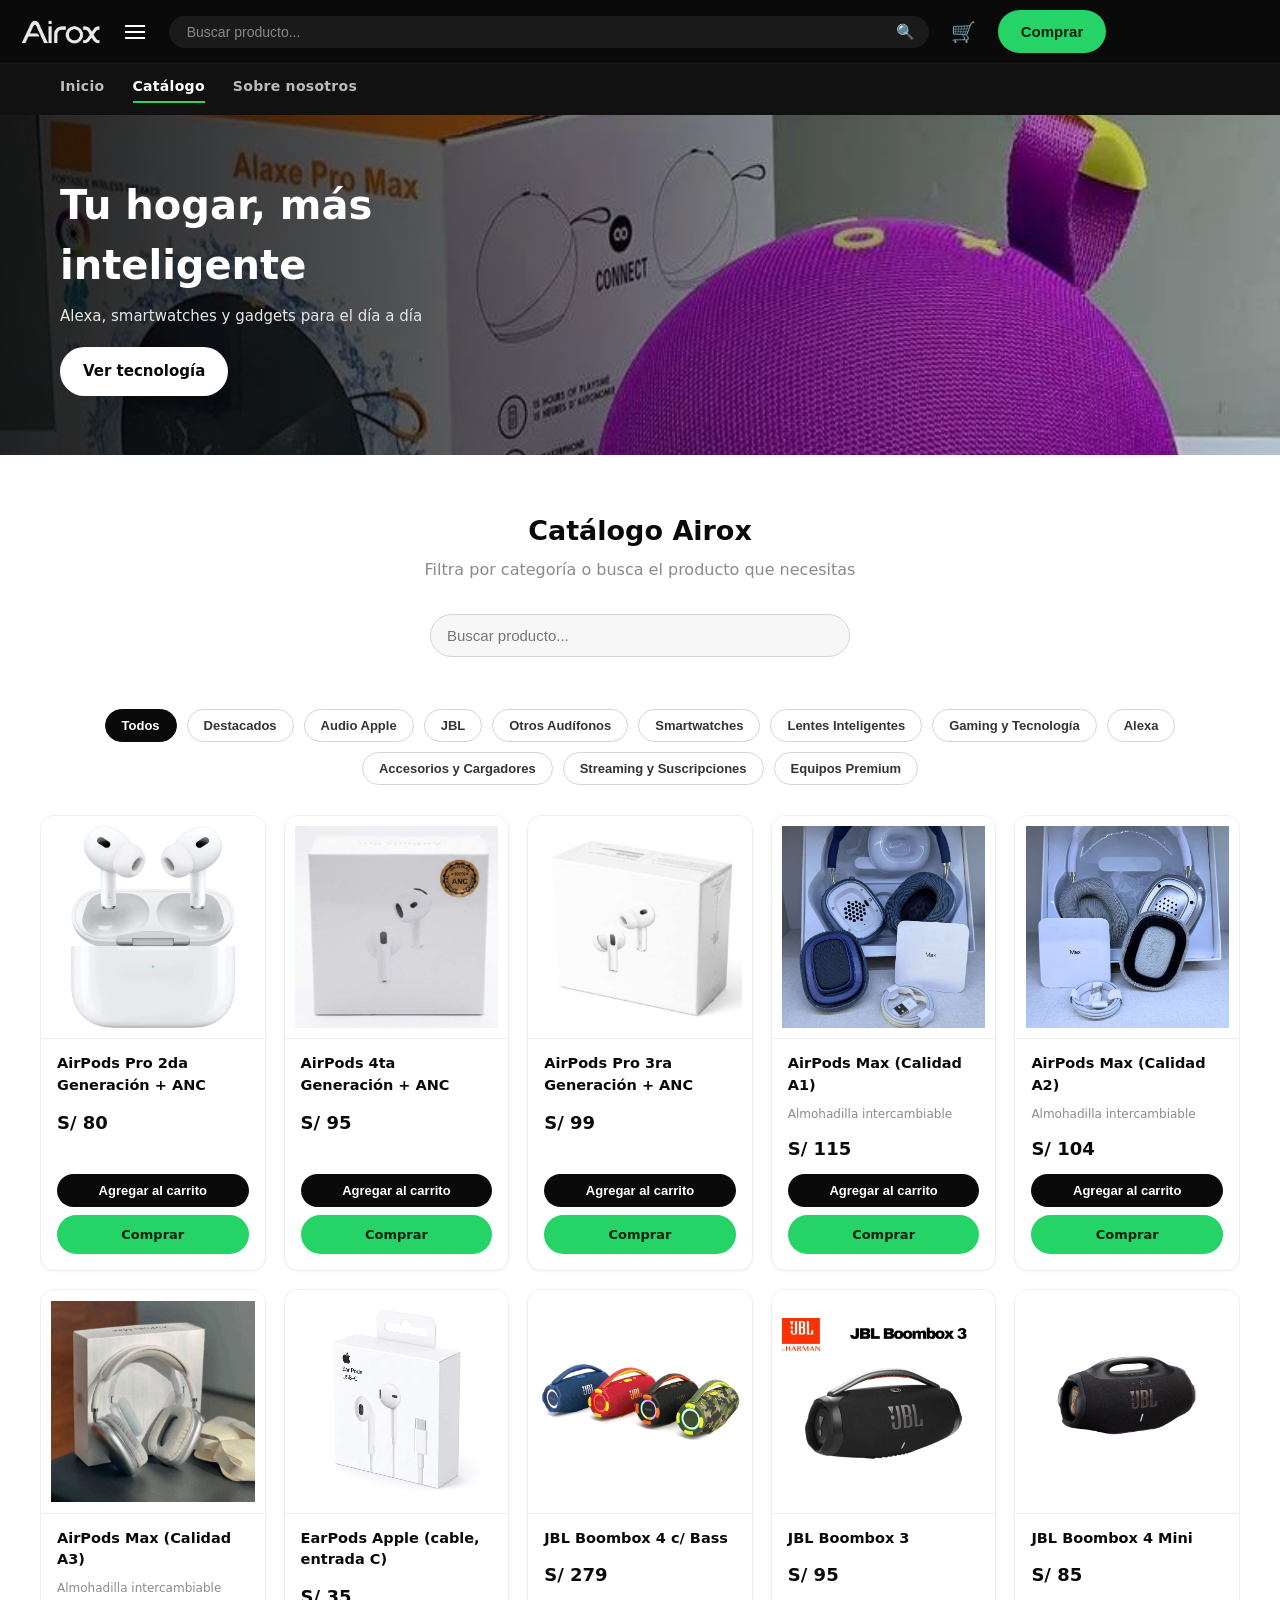
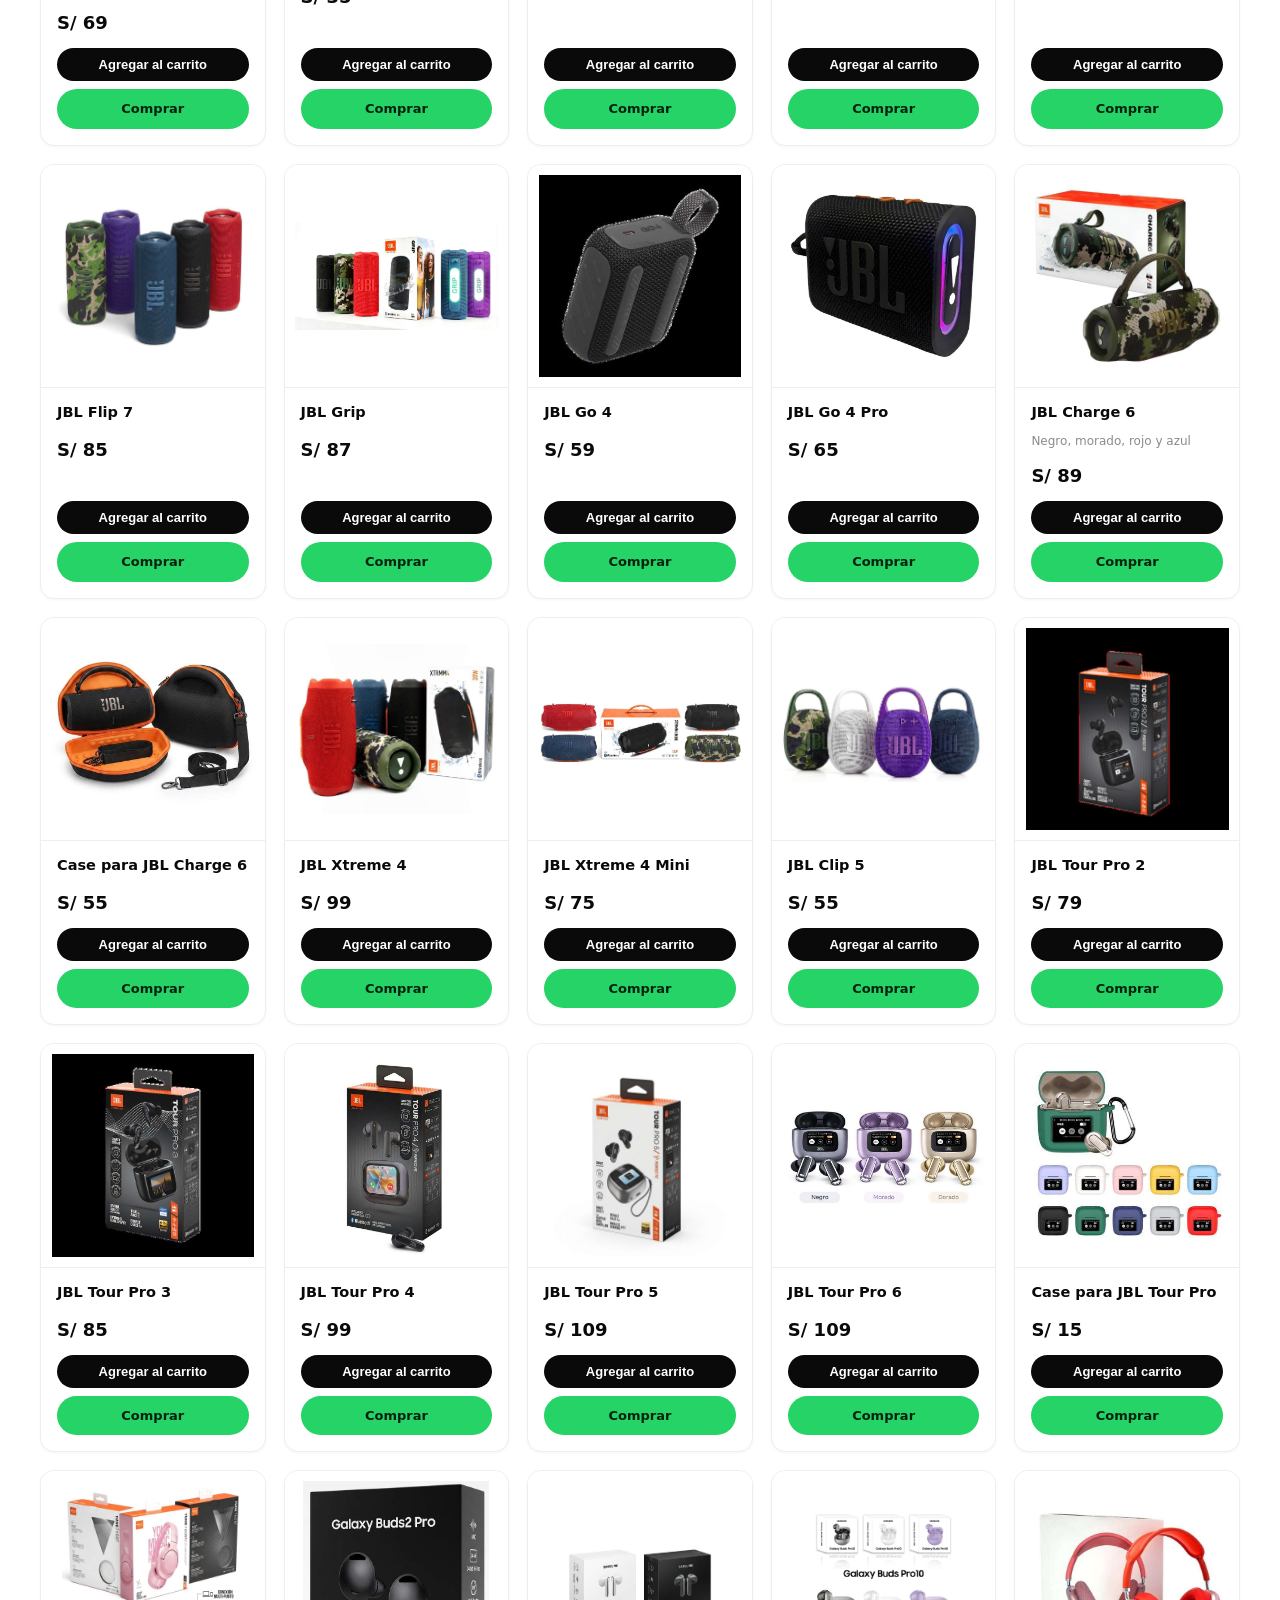
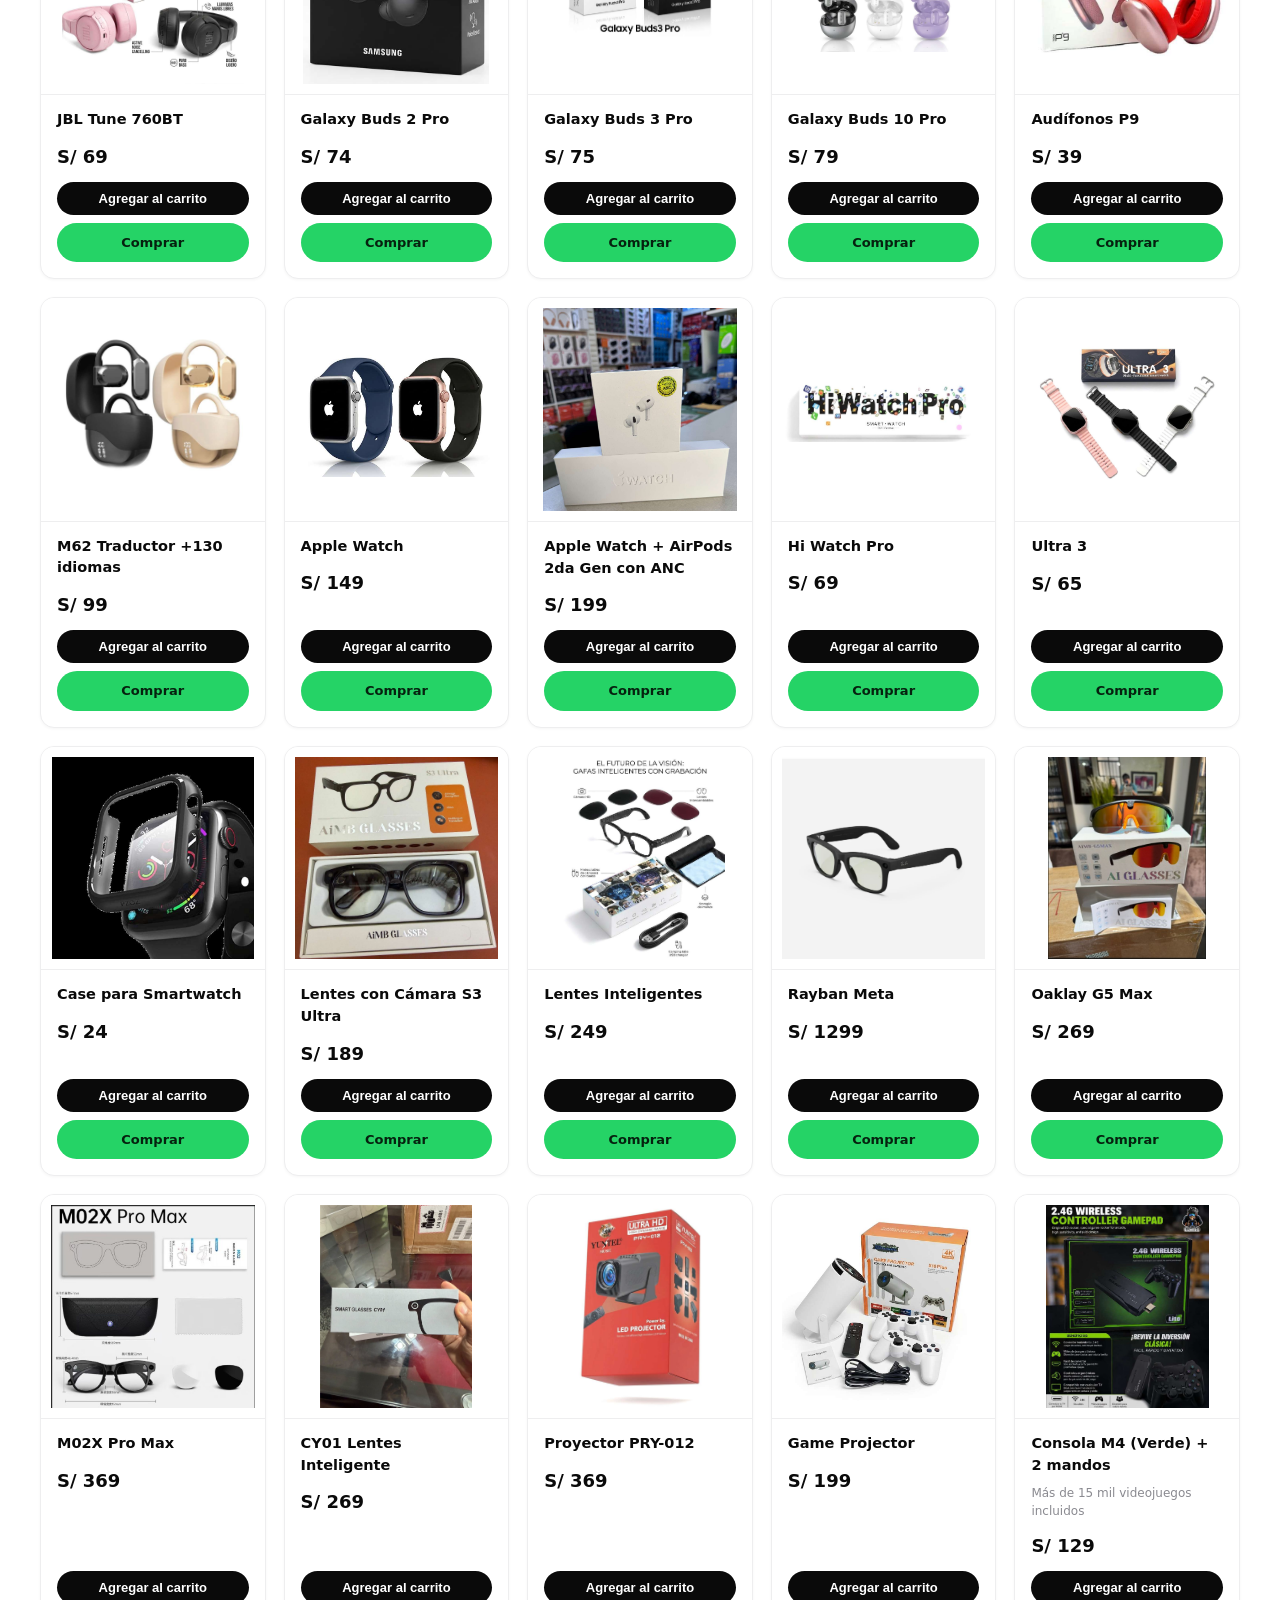
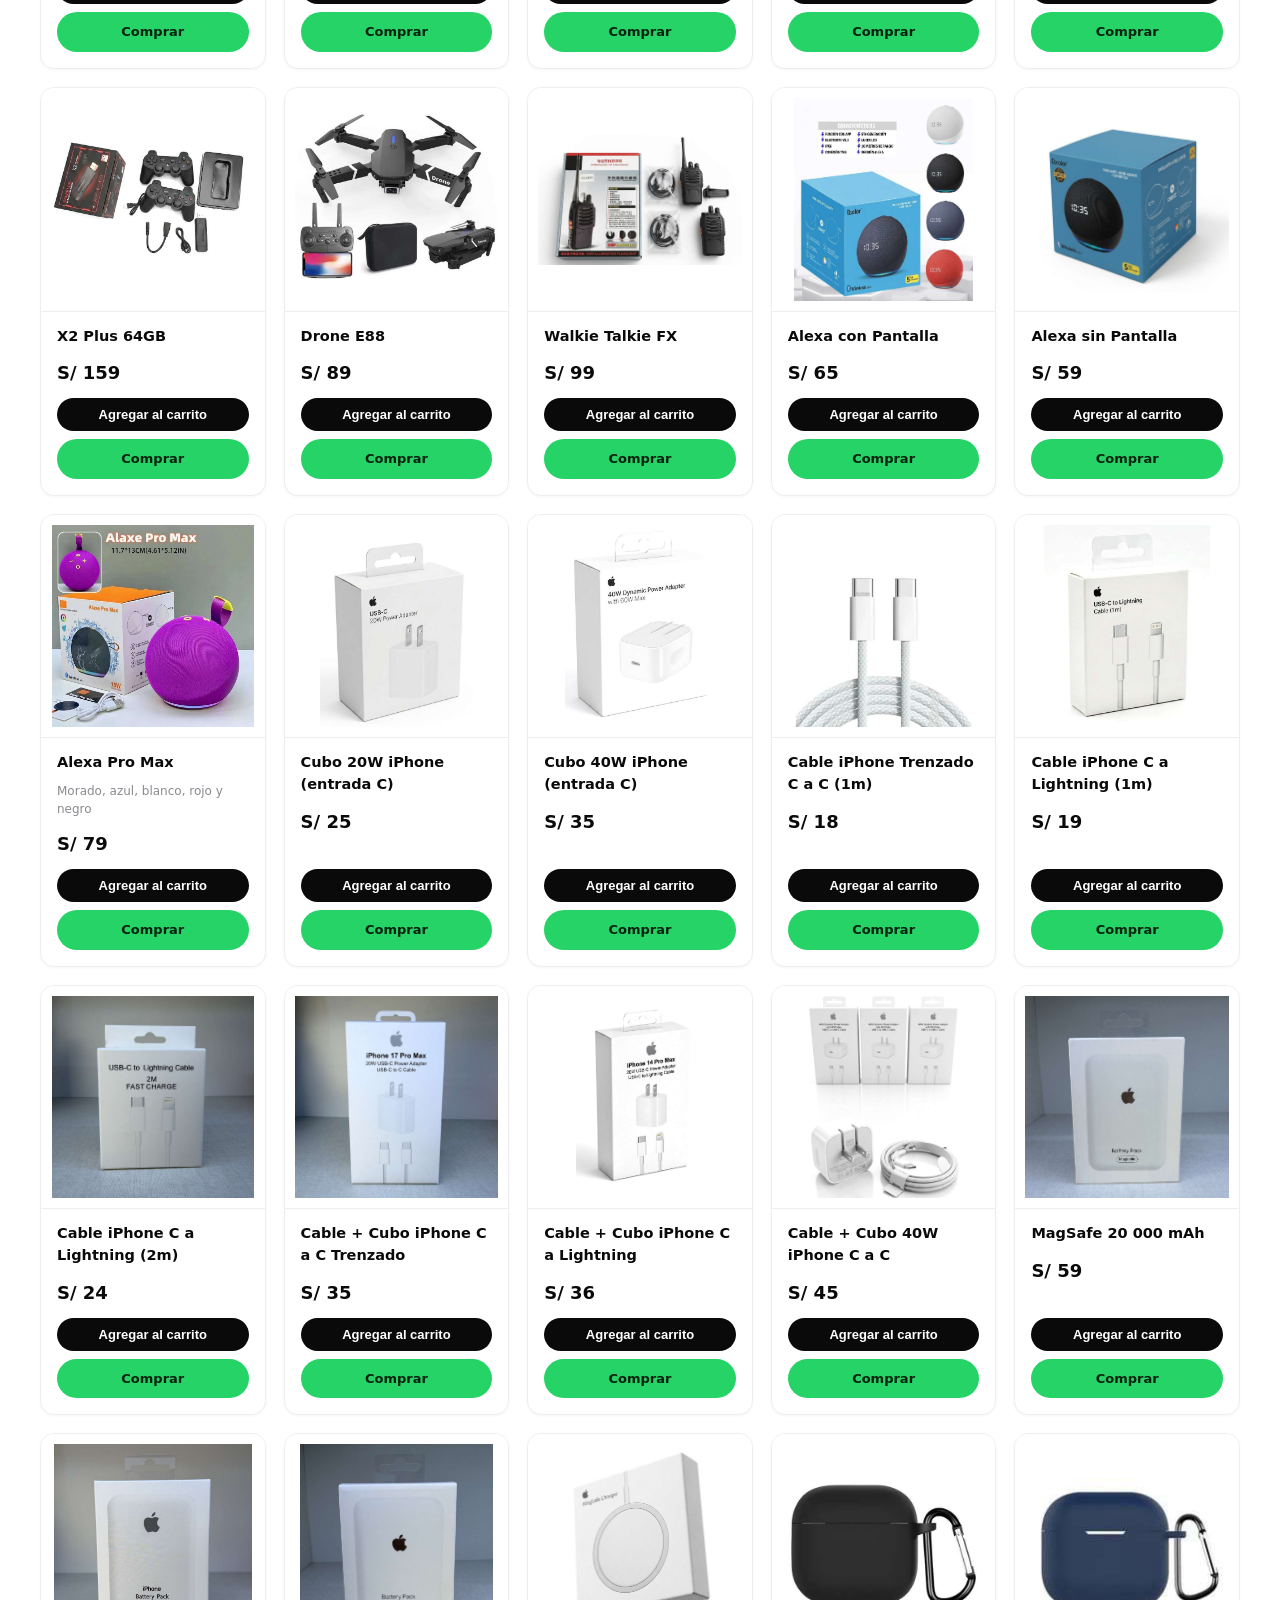
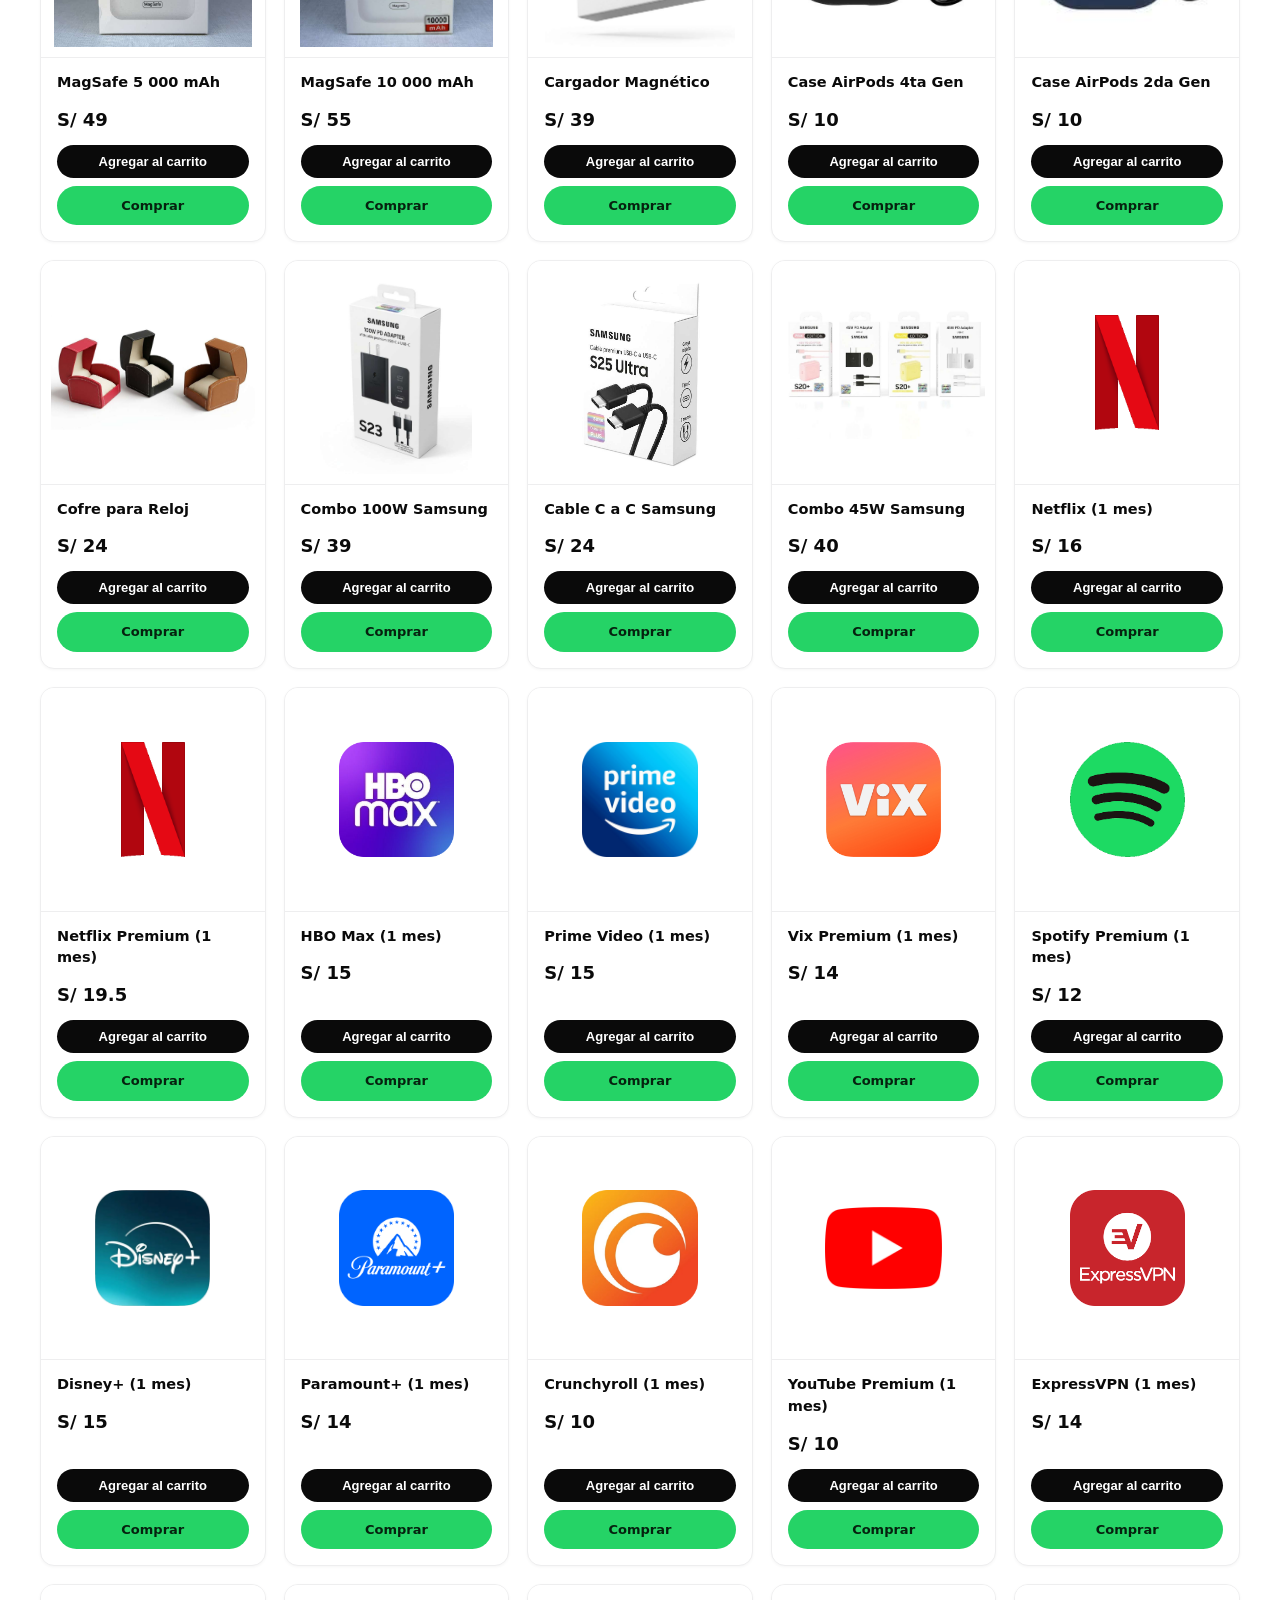
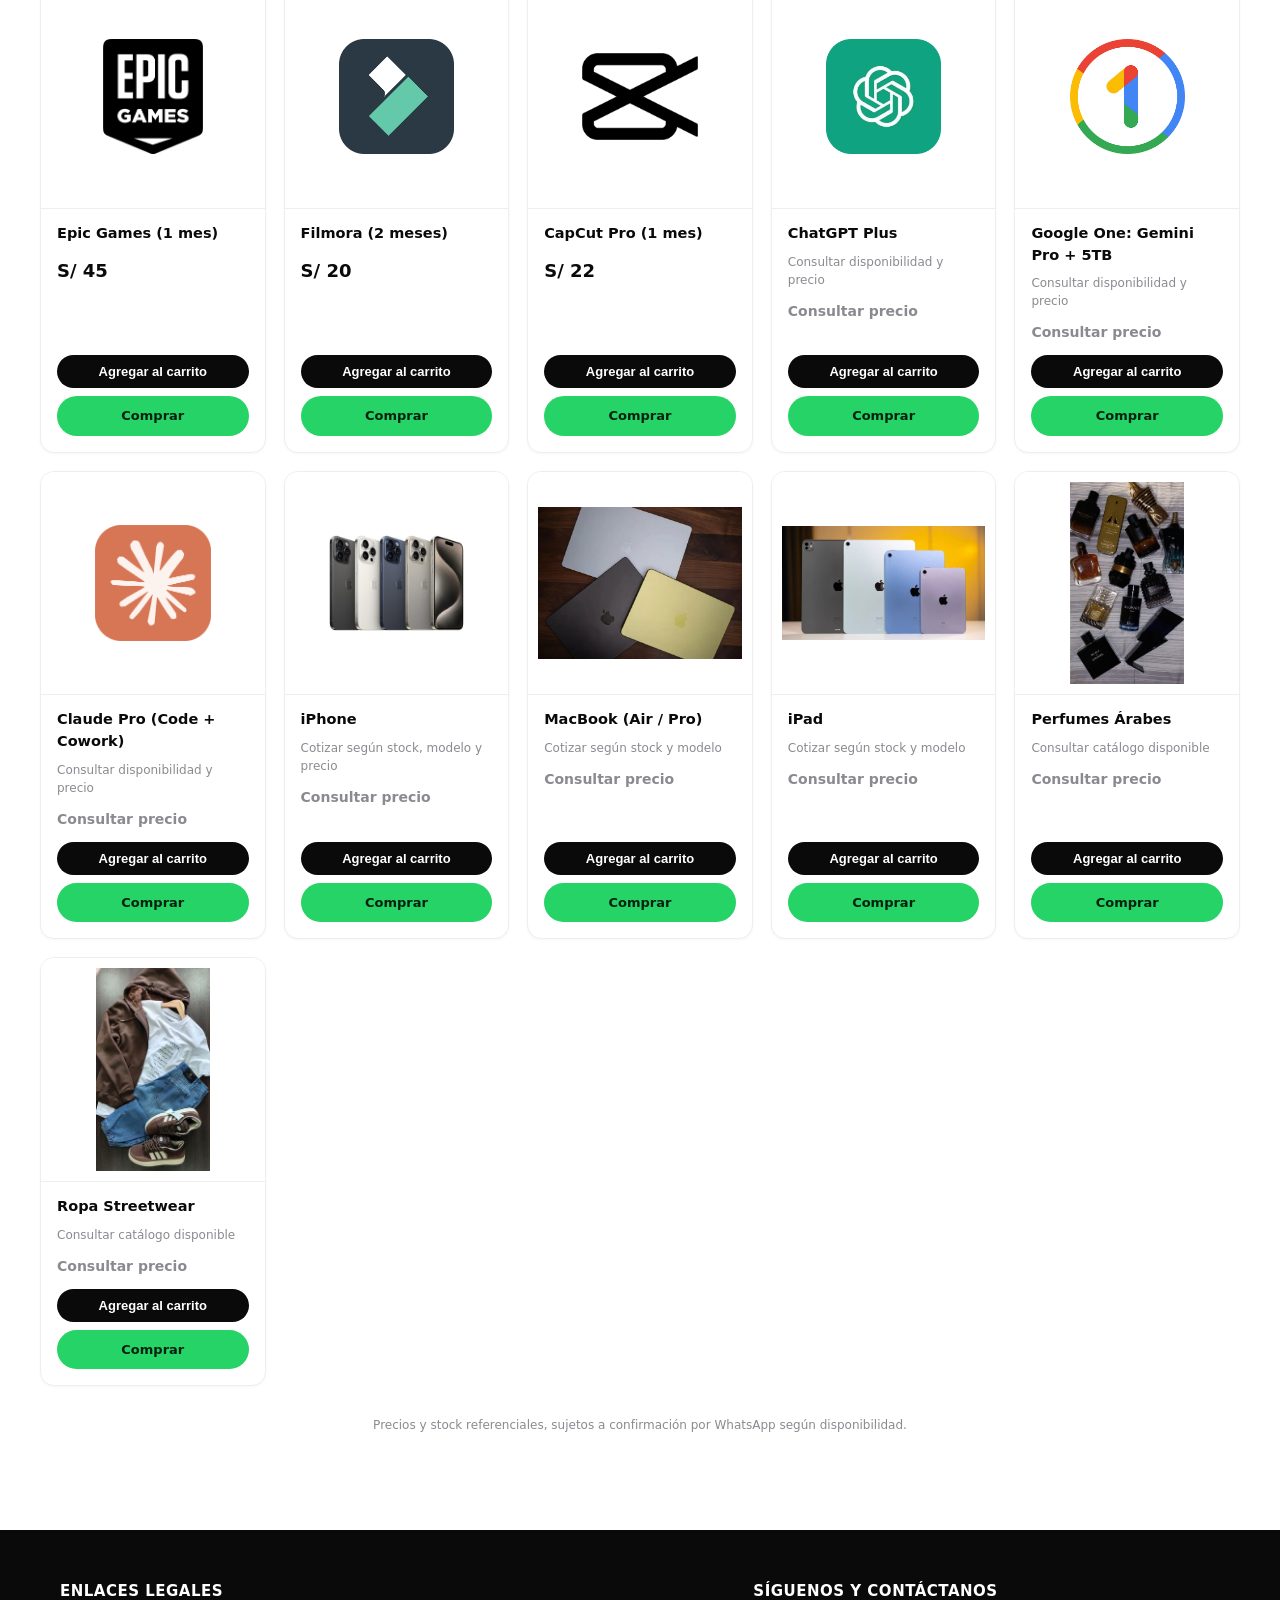
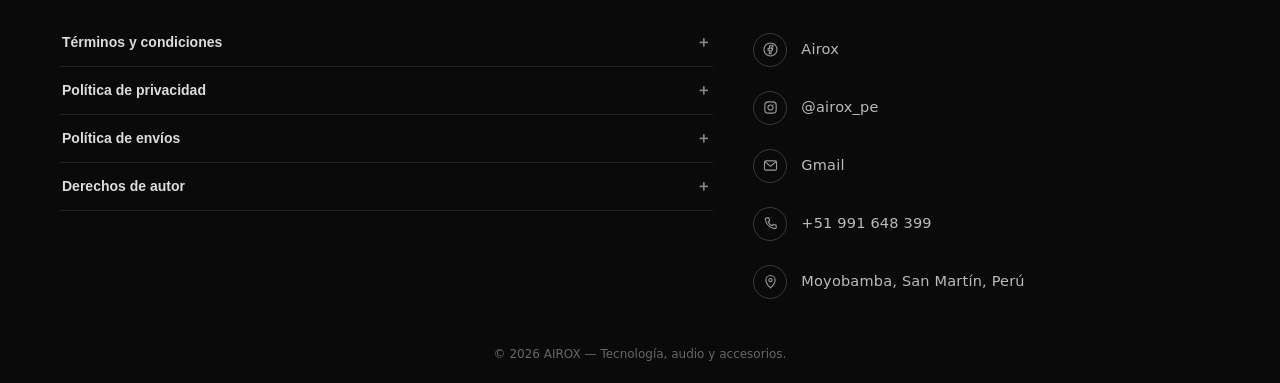
==== commit e7ae2083: "Buscador: sugerencias en vivo, busqueda inteligente y correccion de filtro; renombrar MT5 Ultra a M0" ====
--- a/catalogo.html
+++ b/catalogo.html
@@ -12,7 +12,7 @@
 
 <div id="site-header"></div>
 
-<section>
+<section id="catalog-top">
   <h2 class="section-title">Catálogo Airox</h2>
   <p class="section-sub">Filtra por categoría o busca el producto que necesitas</p>
 
@@ -20,6 +20,7 @@
     <input type="text" id="search" placeholder="Buscar producto...">
   </div>
 
+  <p class="search-info" id="search-info"></p>
   <div class="filters" id="filters"></div>
 
   <div class="product-grid" id="grid"></div>
@@ -41,6 +42,7 @@
   document.addEventListener("DOMContentLoaded", () => {
     renderLayout("catalogo");
     renderCatalog({ gridId: "grid", filterId: "filters", searchId: "search", initialCategory: initialCat, initialSearch });
+    if (initialSearch || params.get("cat")) document.getElementById("catalog-top").scrollIntoView();
   });
 </script>
 </body>
--- a/css/style.css
+++ b/css/style.css
@@ -111,8 +111,8 @@
   padding: 10px 20px;
 }
 
-.logo-link { flex-shrink: 0; display: flex; }
-.logo-img { height: 34px; border-radius: 6px; }
+.logo-link { flex-shrink: 0; display: flex; align-items: center; }
+.logo-img { height: 26px; width: auto; }
 
 .icon-btn {
   background: none;
@@ -136,7 +136,7 @@
   background: #1a1a1a;
   border-radius: 999px;
   padding: 6px 8px 6px 16px;
-  max-width: 420px;
+  max-width: 760px;
 }
 
 .search-wrap input {
@@ -465,6 +465,8 @@
 
 .product-img img { width: 100%; height: 100%; object-fit: contain; padding: 10px; }
 
+.product-img.logo img { padding: 24%; }
+
 .product-img.placeholder {
   background: var(--gray-50);
   color: var(--gray-500);
@@ -479,7 +481,7 @@
 .product-price { font-size: 18px; font-weight: 800; margin: 4px 0; }
 .product-price.consultar { font-size: 14px; color: var(--gray-500); }
 
-.product-actions { display: flex; gap: 8px; }
+.product-actions { display: flex; flex-direction: column; gap: 8px; margin-top: auto; }
 .btn-add-cart {
   flex: 1;
   background: var(--black);
@@ -559,10 +561,34 @@
   letter-spacing: 0.5px;
 }
 
-.footer-contact { display: flex; flex-direction: column; gap: 12px; align-items: flex-start; }
-.footer-contact a { font-size: 14px; color: #ddd; }
-.footer-contact a:hover { color: var(--white); }
-.footer-location { font-size: 14px; color: #999; margin: 4px 0 0; }
+.footer-contact { display: flex; flex-direction: column; gap: 4px; align-items: flex-start; }
+
+.footer-contact-row {
+  display: flex;
+  align-items: center;
+  gap: 14px;
+  padding: 10px 0;
+  color: #bbb;
+  font-size: 14.5px;
+  letter-spacing: 0.2px;
+}
+
+a.footer-contact-row:hover { color: var(--white); }
+a.footer-contact-row:hover .footer-icon-circle { border-color: #666; color: var(--white); }
+
+.footer-icon-circle {
+  width: 34px;
+  height: 34px;
+  border-radius: 50%;
+  border: 1px solid #3a3a3a;
+  display: flex;
+  align-items: center;
+  justify-content: center;
+  color: #999;
+  flex-shrink: 0;
+}
+
+.footer-icon-circle svg { width: 17px; height: 17px; }
 
 .legal-accordion { display: flex; flex-direction: column; }
 
@@ -614,3 +640,145 @@
 @media (max-width: 720px) {
   .footer-grid { grid-template-columns: 1fr; gap: 32px; }
 }
+
+/* ============ Tarjetas: imagen y nombre clicables ============ */
+a.product-img { cursor: pointer; }
+.product-body h4 a:hover { text-decoration: underline; }
+
+/* ============ Página de producto ============ */
+.pd-wrap { padding-top: 22px; padding-bottom: 40px; }
+
+.crumbs { font-size: 13px; color: var(--gray-500); margin-bottom: 18px; display: flex; flex-wrap: wrap; gap: 6px; }
+.crumbs a:hover { color: var(--black); text-decoration: underline; }
+.crumbs strong { color: var(--black); font-weight: 600; }
+
+.pd-main { display: grid; grid-template-columns: 1.05fr 1fr; gap: 44px; align-items: start; }
+
+.pd-gallery { display: flex; gap: 12px; align-items: flex-start; }
+
+.pd-thumbs { display: flex; flex-direction: column; gap: 10px; width: 72px; flex-shrink: 0; max-height: 520px; overflow-y: auto; scrollbar-width: thin; }
+.pd-thumb {
+  width: 72px; height: 72px; padding: 4px; background: var(--white);
+  border: 2px solid var(--gray-100); border-radius: 10px; cursor: pointer; flex-shrink: 0;
+}
+.pd-thumb img { width: 100%; height: 100%; object-fit: contain; }
+.pd-thumb:hover { border-color: var(--gray-300); }
+.pd-thumb.active { border-color: var(--black); }
+
+.pd-stage {
+  position: relative; flex: 1; min-width: 0; aspect-ratio: 1 / 1; background: var(--white);
+  border: 1px solid var(--gray-100); border-radius: 16px; overflow: hidden;
+  display: flex; align-items: center; justify-content: center;
+}
+.pd-stage img { width: 100%; height: 100%; object-fit: contain; padding: 14px; }
+.pd-stage.logo img { padding: 22%; }
+.pd-noimg { color: var(--gray-500); font-size: 14px; }
+
+.pd-arrow {
+  position: absolute; top: 50%; transform: translateY(-50%);
+  width: 34px; height: 34px; border-radius: 50%; border: none; cursor: pointer;
+  background: rgba(10,10,10,0.72); color: var(--white); font-size: 13px;
+  display: flex; align-items: center; justify-content: center;
+}
+.pd-arrow:hover { background: var(--black); }
+.pd-arrow.prev { left: 10px; }
+.pd-arrow.next { right: 10px; }
+.pd-counter {
+  position: absolute; right: 10px; bottom: 10px; font-size: 11px; font-weight: 700;
+  background: rgba(10,10,10,0.72); color: var(--white); padding: 3px 9px; border-radius: 999px;
+}
+
+.pd-info h1 { font-size: 26px; line-height: 1.25; margin: 0 0 10px; }
+.pd-price { font-size: 32px; font-weight: 800; margin: 0 0 18px; }
+.pd-price .consultar { font-size: 18px; color: var(--gray-500); font-weight: 600; }
+.pd-info h3 { font-size: 14px; text-transform: uppercase; letter-spacing: 0.6px; margin: 0 0 8px; color: var(--gray-700); }
+.pd-features { list-style: none; padding: 0; margin: 0 0 16px; }
+.pd-features li { position: relative; padding: 5px 0 5px 22px; font-size: 14.5px; color: var(--gray-700); }
+.pd-features li::before {
+  content: ""; position: absolute; left: 2px; top: 12px; width: 8px; height: 8px;
+  border-radius: 50%; background: var(--black);
+}
+.pd-desc { font-size: 14.5px; color: var(--gray-700); margin: 0 0 22px; line-height: 1.6; }
+
+.pd-qty-row { display: flex; align-items: center; gap: 14px; margin-bottom: 18px; flex-wrap: wrap; font-weight: 700; font-size: 14px; }
+.pd-qty { display: inline-flex; align-items: center; border: 1px solid var(--gray-300); border-radius: 999px; overflow: hidden; }
+.pd-qty button { width: 40px; height: 40px; border: none; background: var(--gray-50); font-size: 18px; cursor: pointer; }
+.pd-qty button:hover { background: var(--gray-100); }
+.pd-qty input { width: 52px; height: 40px; border: none; text-align: center; font-size: 15px; font-weight: 700; background: var(--white); -moz-appearance: textfield; }
+.pd-qty input::-webkit-outer-spin-button, .pd-qty input::-webkit-inner-spin-button { -webkit-appearance: none; margin: 0; }
+.pd-subtotal { font-weight: 600; color: var(--gray-500); font-size: 13.5px; }
+
+.pd-actions { display: flex; gap: 12px; flex-wrap: wrap; }
+.pd-actions .btn-add-cart, .pd-actions .btn { flex: 1 1 180px; padding: 14px 20px; font-size: 15px; justify-content: center; text-align: center; }
+.pd-note { font-size: 12px; color: var(--gray-500); margin: 14px 0 0; }
+
+@media (max-width: 860px) {
+  .pd-main { grid-template-columns: 1fr; gap: 26px; }
+  .pd-gallery { flex-direction: column-reverse; }
+  .pd-thumbs { flex-direction: row; width: 100%; max-height: none; overflow-x: auto; overflow-y: hidden; }
+  .pd-stage { width: 100%; flex: none; }
+  .pd-info h1 { font-size: 22px; }
+}
+
+/* ============ Productos similares ============ */
+.similar { background: var(--gray-50); padding: 46px 0 54px; border-top: 1px solid var(--gray-100); }
+.similar h2 { font-size: 22px; margin: 0 0 20px; }
+
+.sim-carousel { position: relative; padding: 0 46px; }
+.sim-track {
+  display: flex; gap: 16px; overflow-x: auto; scroll-snap-type: x mandatory;
+  scrollbar-width: none; padding: 4px 2px 10px;
+}
+.sim-track::-webkit-scrollbar { display: none; }
+.sim-track .product-card { flex: 0 0 calc((100% - 48px) / 4); scroll-snap-align: start; }
+
+.sim-arrow {
+  position: absolute; top: 42%; transform: translateY(-50%); width: 38px; height: 38px;
+  border-radius: 50%; border: 1px solid var(--gray-300); background: var(--white); cursor: pointer;
+  box-shadow: 0 2px 8px rgba(0,0,0,0.12); font-size: 13px; z-index: 2;
+}
+.sim-arrow:hover { background: var(--black); color: var(--white); border-color: var(--black); }
+.sim-arrow.prev { left: 0; }
+.sim-arrow.next { right: 0; }
+
+.sim-more { margin-top: 22px; }
+.sim-more:empty { display: none; }
+.sim-more-wrap { text-align: center; margin-top: 26px; }
+.btn-more {
+  background: var(--white); color: var(--black); border: 2px solid var(--black); border-radius: 999px;
+  padding: 12px 38px; font-size: 14px; font-weight: 800; letter-spacing: 0.4px; cursor: pointer;
+}
+.btn-more:hover { background: var(--black); color: var(--white); }
+
+@media (max-width: 1000px) { .sim-track .product-card { flex-basis: calc((100% - 32px) / 3); } }
+@media (max-width: 700px) {
+  .sim-carousel { padding: 0 6px; }
+  .sim-track .product-card { flex-basis: calc((100% - 16px) / 2); }
+  .sim-arrow { width: 32px; height: 32px; top: 36%; }
+  .sim-arrow.prev { left: -2px; }
+  .sim-arrow.next { right: -2px; }
+}
+/* ============ Sugerencias del buscador ============ */
+.search-wrap { position: relative; }
+.search-suggest {
+  display: none; position: absolute; top: calc(100% + 8px); left: 0; right: 0; z-index: 130;
+  background: var(--white); color: var(--black); border-radius: 14px;
+  box-shadow: 0 12px 34px rgba(0,0,0,0.28); max-height: 72vh; overflow-y: auto; padding: 6px;
+}
+.search-suggest.open { display: block; }
+.suggest-item { display: flex; align-items: center; gap: 12px; padding: 8px 10px; border-radius: 10px; cursor: pointer; }
+.suggest-item:hover, .suggest-item.active { background: var(--gray-50); }
+.suggest-img {
+  width: 46px; height: 46px; flex-shrink: 0; background: var(--white); border: 1px solid var(--gray-100);
+  border-radius: 8px; overflow: hidden; display: flex; align-items: center; justify-content: center;
+}
+.suggest-img img { width: 100%; height: 100%; object-fit: contain; padding: 3px; }
+.suggest-img.logo img { padding: 9px; }
+.suggest-name { flex: 1; min-width: 0; font-size: 14px; font-weight: 600; line-height: 1.3; }
+.suggest-price { font-size: 13px; font-weight: 800; white-space: nowrap; color: var(--gray-700); }
+.suggest-all { display: block; text-align: center; padding: 11px; margin-top: 4px; font-size: 13px; font-weight: 800; border-top: 1px solid var(--gray-100); }
+.suggest-all:hover { text-decoration: underline; }
+.suggest-empty { padding: 14px; font-size: 13.5px; color: var(--gray-500); }
+
+.search-info { text-align: center; font-size: 14px; font-weight: 700; color: var(--gray-700); margin: -14px 0 22px; min-height: 1em; }
+#catalog-top { scroll-margin-top: 130px; }
